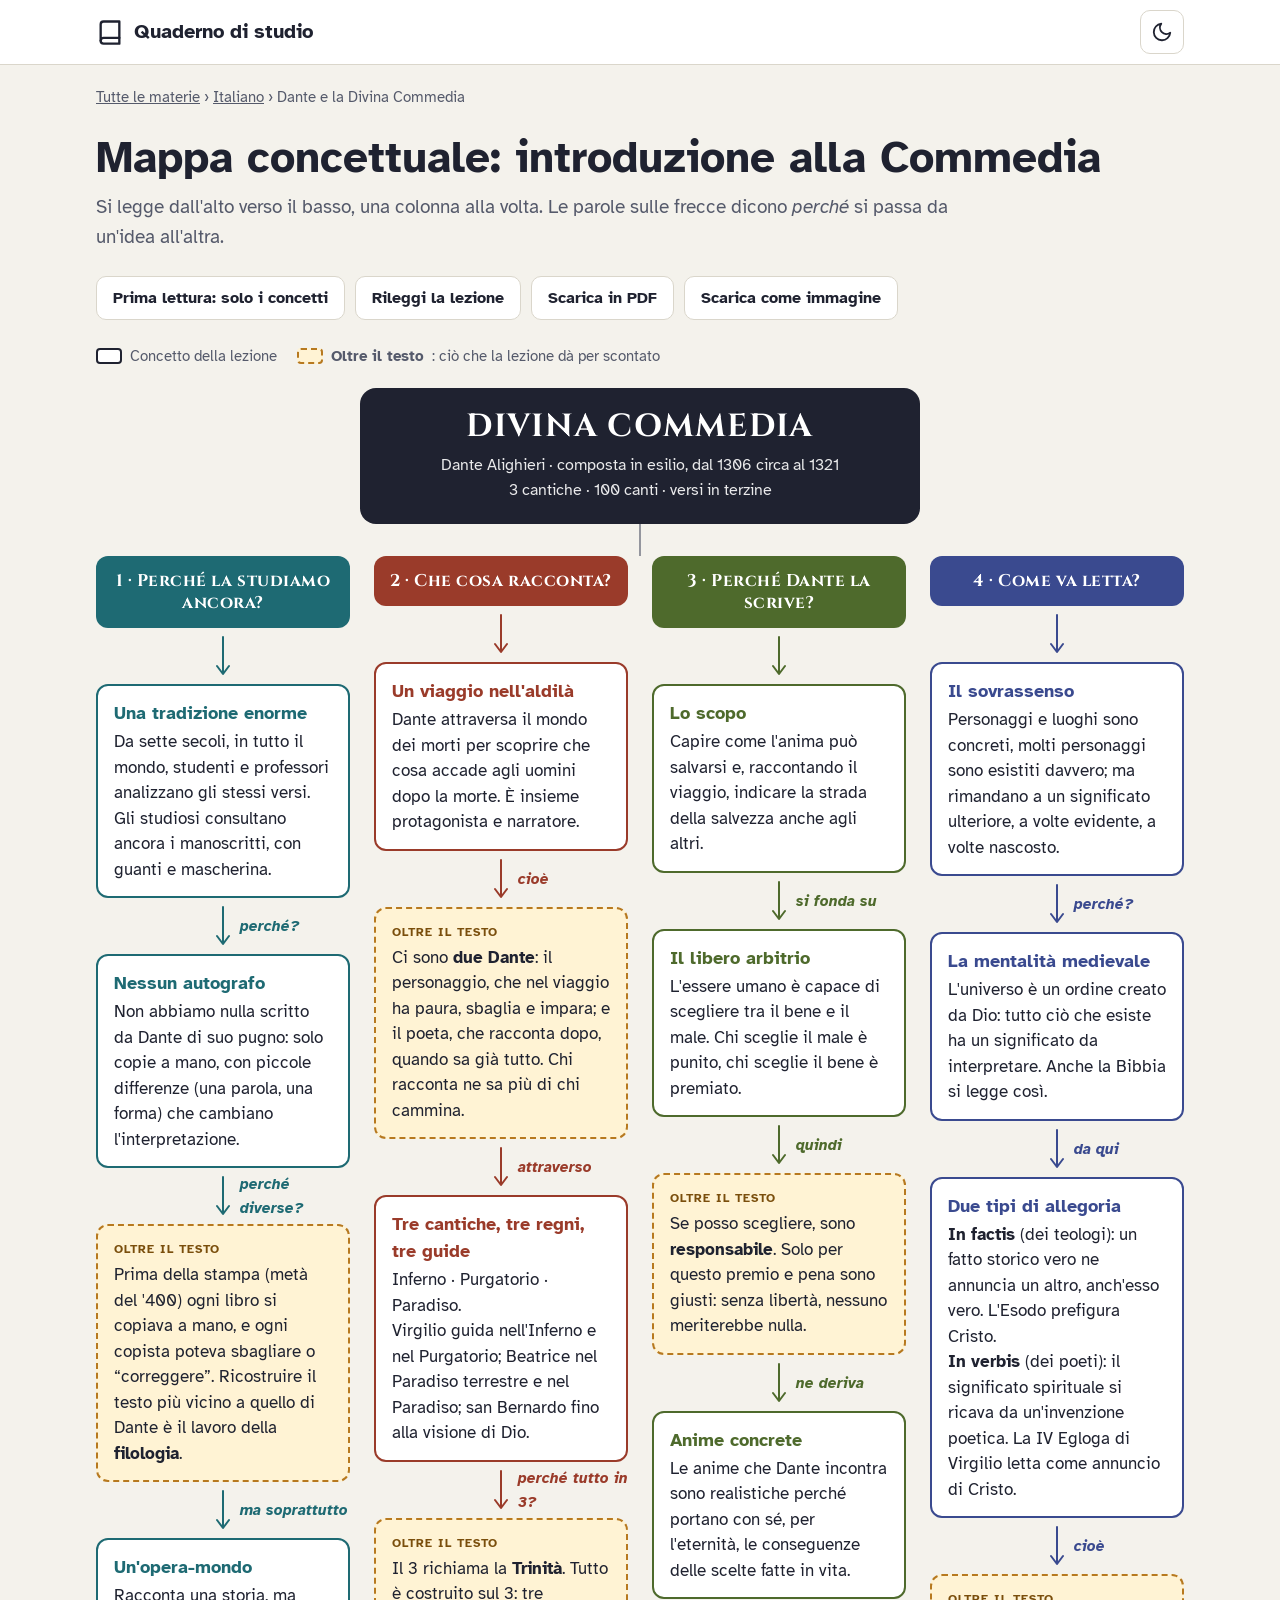
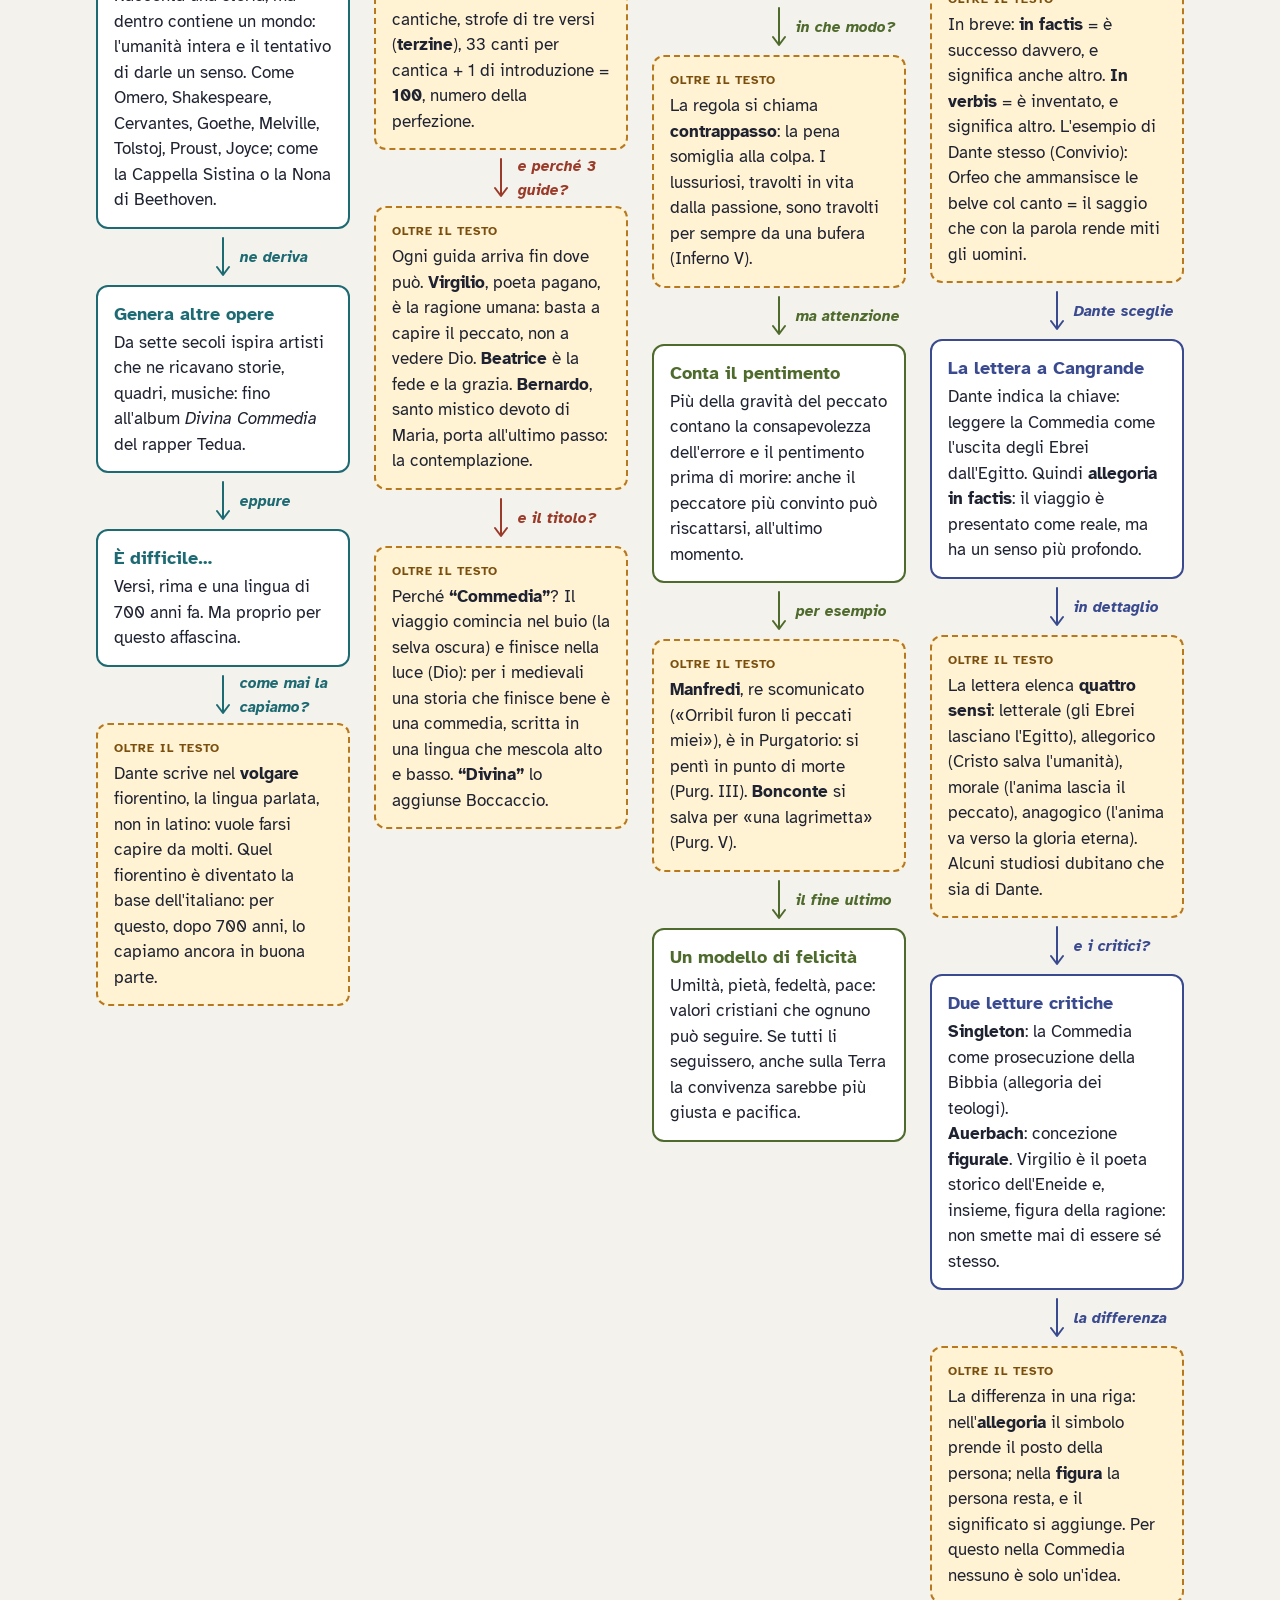
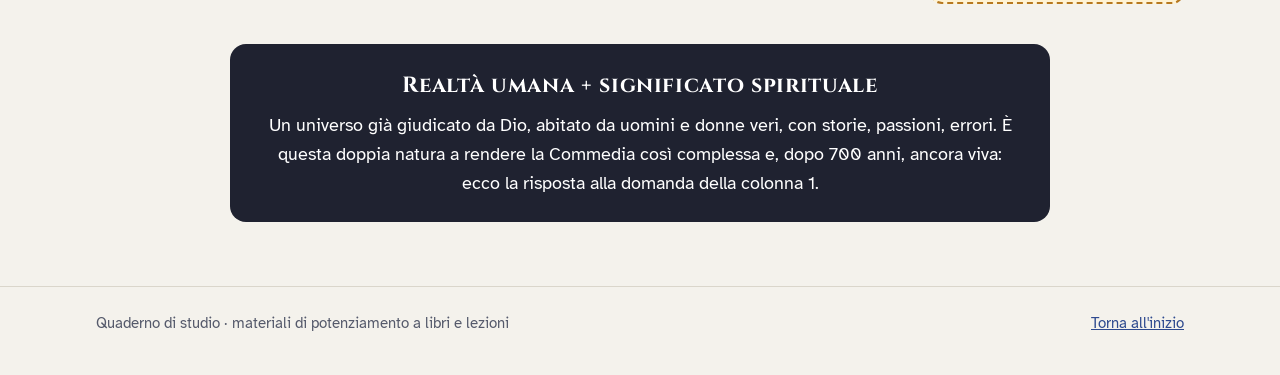
==== dante-mappa.html @ 4c808fc0 "Add files via upload" ====
<!doctype html>
<html lang="it">
<head>
<meta charset="utf-8">
<meta name="viewport" content="width=device-width, initial-scale=1">
<title>Mappa concettuale · Introduzione alla Divina Commedia</title>
<meta name="robots" content="noindex">
<link rel="stylesheet" href="stile.css">
<script src="materiali.js"></script>
<script src="comune.js"></script>
</head>
<body>
<header id="testata"></header>
<main class="contenitore">
  <p class="briciole"><a href="index.html">Tutte le materie</a> › <a href="materia.html?m=italiano">Italiano</a> › Dante e la Divina Commedia</p>
  <h1>Mappa concettuale: introduzione alla Commedia</h1>
  <p class="sottotitolo">Si legge dall'alto verso il basso, una colonna alla volta. Le parole sulle frecce dicono <i>perché</i> si passa da un'idea all'altra.</p>

  <div class="pulsanti">
    <button class="pulsante" type="button" id="modo" aria-pressed="false">Prima lettura: solo i concetti</button>
    <a class="pulsante" href="dante-introduzione.html">Rileggi la lezione</a>
    <a class="pulsante" href="Mappa_Dante.pdf" download>Scarica in PDF</a>
    <a class="pulsante" href="Mappa_Dante.png" download>Scarica come immagine</a>
  </div>

  <div class="legenda">
    <span><span class="campione"></span>Concetto della lezione</span>
    <span><span class="campione oltre"></span><b>Oltre il testo</b>: ciò che la lezione dà per scontato</span>
  </div>

  <div id="mappa">
    <div class="mappa-centro">
      <div class="nome">DIVINA COMMEDIA</div>
      <div class="info">Dante Alighieri · composta in esilio, dal 1306 circa al 1321<br>3 cantiche · 100 canti · versi in terzine</div>
    </div>
    <div class="diramazione"></div>
    <div class="colonne" id="colonne"></div>
    <div class="sintesi">
      <div class="nome">Realtà umana + significato spirituale</div>
      Un universo già giudicato da Dio, abitato da uomini e donne veri, con storie, passioni, errori. È questa doppia natura a rendere la Commedia così complessa e, dopo 700 anni, ancora viva: ecco la risposta alla domanda della colonna 1.
    </div>
  </div>
</main>
<footer id="piede"></footer>

<script>
/* Ogni colonna: titolo, colore, e una sequenza di nodi.
   "via" = la parola sulla freccia che porta a quel nodo; "oltre: true" = riquadro giallo. */
var COLONNE = [
  { titolo: "1 · Perché la studiamo ancora?", colore: "var(--c1)", nodi: [
    { t: "Una tradizione enorme", x: "Da sette secoli, in tutto il mondo, studenti e professori analizzano gli stessi versi. Gli studiosi consultano ancora i manoscritti, con guanti e mascherina." },
    { via: "perché?", t: "Nessun autografo", x: "Non abbiamo nulla scritto da Dante di suo pugno: solo copie a mano, con piccole differenze (una parola, una forma) che cambiano l'interpretazione." },
    { via: "perché diverse?", oltre: true, x: "Prima della stampa (metà del '400) ogni libro si copiava a mano, e ogni copista poteva sbagliare o “correggere”. Ricostruire il testo più vicino a quello di Dante è il lavoro della <b>filologia</b>." },
    { via: "ma soprattutto", t: "Un'opera-mondo", x: "Racconta una storia, ma dentro contiene un mondo: l'umanità intera e il tentativo di darle un senso. Come Omero, Shakespeare, Cervantes, Goethe, Melville, Tolstoj, Proust, Joyce; come la Cappella Sistina o la Nona di Beethoven." },
    { via: "ne deriva", t: "Genera altre opere", x: "Da sette secoli ispira artisti che ne ricavano storie, quadri, musiche: fino all'album <i>Divina Commedia</i> del rapper Tedua." },
    { via: "eppure", t: "È difficile…", x: "Versi, rima e una lingua di 700 anni fa. Ma proprio per questo affascina." },
    { via: "come mai la capiamo?", oltre: true, x: "Dante scrive nel <b>volgare</b> fiorentino, la lingua parlata, non in latino: vuole farsi capire da molti. Quel fiorentino è diventato la base dell'italiano: per questo, dopo 700 anni, lo capiamo ancora in buona parte." },
  ]},
  { titolo: "2 · Che cosa racconta?", colore: "var(--c2)", nodi: [
    { t: "Un viaggio nell'aldilà", x: "Dante attraversa il mondo dei morti per scoprire che cosa accade agli uomini dopo la morte. È insieme protagonista e narratore." },
    { via: "cioè", oltre: true, x: "Ci sono <b>due Dante</b>: il personaggio, che nel viaggio ha paura, sbaglia e impara; e il poeta, che racconta dopo, quando sa già tutto. Chi racconta ne sa più di chi cammina." },
    { via: "attraverso", t: "Tre cantiche, tre regni, tre guide", x: "Inferno · Purgatorio · Paradiso.<br>Virgilio guida nell'Inferno e nel Purgatorio; Beatrice nel Paradiso terrestre e nel Paradiso; san Bernardo fino alla visione di Dio." },
    { via: "perché tutto in 3?", oltre: true, x: "Il 3 richiama la <b>Trinità</b>. Tutto è costruito sul 3: tre cantiche, strofe di tre versi (<b>terzine</b>), 33 canti per cantica + 1 di introduzione = <b>100</b>, numero della perfezione." },
    { via: "e perché 3 guide?", oltre: true, x: "Ogni guida arriva fin dove può. <b>Virgilio</b>, poeta pagano, è la ragione umana: basta a capire il peccato, non a vedere Dio. <b>Beatrice</b> è la fede e la grazia. <b>Bernardo</b>, santo mistico devoto di Maria, porta all'ultimo passo: la contemplazione." },
    { via: "e il titolo?", oltre: true, x: "Perché <b>“Commedia”</b>? Il viaggio comincia nel buio (la selva oscura) e finisce nella luce (Dio): per i medievali una storia che finisce bene è una commedia, scritta in una lingua che mescola alto e basso. <b>“Divina”</b> lo aggiunse Boccaccio." },
  ]},
  { titolo: "3 · Perché Dante la scrive?", colore: "var(--c3)", nodi: [
    { t: "Lo scopo", x: "Capire come l'anima può salvarsi e, raccontando il viaggio, indicare la strada della salvezza anche agli altri." },
    { via: "si fonda su", t: "Il libero arbitrio", x: "L'essere umano è capace di scegliere tra il bene e il male. Chi sceglie il male è punito, chi sceglie il bene è premiato." },
    { via: "quindi", oltre: true, x: "Se posso scegliere, sono <b>responsabile</b>. Solo per questo premio e pena sono giusti: senza libertà, nessuno meriterebbe nulla." },
    { via: "ne deriva", t: "Anime concrete", x: "Le anime che Dante incontra sono realistiche perché portano con sé, per l'eternità, le conseguenze delle scelte fatte in vita." },
    { via: "in che modo?", oltre: true, x: "La regola si chiama <b>contrappasso</b>: la pena somiglia alla colpa. I lussuriosi, travolti in vita dalla passione, sono travolti per sempre da una bufera (Inferno V)." },
    { via: "ma attenzione", t: "Conta il pentimento", x: "Più della gravità del peccato contano la consapevolezza dell'errore e il pentimento prima di morire: anche il peccatore più convinto può riscattarsi, all'ultimo momento." },
    { via: "per esempio", oltre: true, x: "<b>Manfredi</b>, re scomunicato («Orribil furon li peccati miei»), è in Purgatorio: si pentì in punto di morte (Purg. III). <b>Bonconte</b> si salva per «una lagrimetta» (Purg. V)." },
    { via: "il fine ultimo", t: "Un modello di felicità", x: "Umiltà, pietà, fedeltà, pace: valori cristiani che ognuno può seguire. Se tutti li seguissero, anche sulla Terra la convivenza sarebbe più giusta e pacifica." },
  ]},
  { titolo: "4 · Come va letta?", colore: "var(--c4)", nodi: [
    { t: "Il sovrassenso", x: "Personaggi e luoghi sono concreti, molti personaggi sono esistiti davvero; ma rimandano a un significato ulteriore, a volte evidente, a volte nascosto." },
    { via: "perché?", t: "La mentalità medievale", x: "L'universo è un ordine creato da Dio: tutto ciò che esiste ha un significato da interpretare. Anche la Bibbia si legge così." },
    { via: "da qui", t: "Due tipi di allegoria", x: "<b>In factis</b> (dei teologi): un fatto storico vero ne annuncia un altro, anch'esso vero. L'Esodo prefigura Cristo.<br><b>In verbis</b> (dei poeti): il significato spirituale si ricava da un'invenzione poetica. La IV Egloga di Virgilio letta come annuncio di Cristo." },
    { via: "cioè", oltre: true, x: "In breve: <b>in factis</b> = è successo davvero, e significa anche altro. <b>In verbis</b> = è inventato, e significa altro. L'esempio di Dante stesso (Convivio): Orfeo che ammansisce le belve col canto = il saggio che con la parola rende miti gli uomini." },
    { via: "Dante sceglie", t: "La lettera a Cangrande", x: "Dante indica la chiave: leggere la Commedia come l'uscita degli Ebrei dall'Egitto. Quindi <b>allegoria in factis</b>: il viaggio è presentato come reale, ma ha un senso più profondo." },
    { via: "in dettaglio", oltre: true, x: "La lettera elenca <b>quattro sensi</b>: letterale (gli Ebrei lasciano l'Egitto), allegorico (Cristo salva l'umanità), morale (l'anima lascia il peccato), anagogico (l'anima va verso la gloria eterna). Alcuni studiosi dubitano che sia di Dante." },
    { via: "e i critici?", t: "Due letture critiche", x: "<b>Singleton</b>: la Commedia come prosecuzione della Bibbia (allegoria dei teologi).<br><b>Auerbach</b>: concezione <b>figurale</b>. Virgilio è il poeta storico dell'Eneide e, insieme, figura della ragione: non smette mai di essere sé stesso." },
    { via: "la differenza", oltre: true, x: "La differenza in una riga: nell'<b>allegoria</b> il simbolo prende il posto della persona; nella <b>figura</b> la persona resta, e il significato si aggiunge. Per questo nella Commedia nessuno è solo un'idea." },
  ]},
];

var FRECCIA = '<svg width="14" height="40" viewBox="0 0 14 40" fill="none" stroke="currentColor" stroke-width="2" stroke-linecap="round" stroke-linejoin="round" aria-hidden="true"><path d="M7 1V37"/><path d="M1 30l6 8 6-8"/></svg>';

document.getElementById("colonne").innerHTML = COLONNE.map(function (c) {
  var h = '<section class="colonna" style="--colore:' + c.colore + '"><h2 class="testa" style="margin:0">' + c.titolo + "</h2>";
  h += '<div class="freccia">' + FRECCIA + "</div>";
  c.nodi.forEach(function (n, i) {
    if (i > 0) h += '<div class="freccia' + (n.oltre ? " verso-oltre" : "") + '">' + FRECCIA + "<span>" + n.via + "</span></div>";
    h += '<div class="nodo' + (n.oltre ? " oltre" : "") + '">' +
      (n.oltre ? '<span class="tag">OLTRE IL TESTO</span>' : '<b class="t">' + n.t + "</b>") + n.x + "</div>";
  });
  return h + "</section>";
}).join("");

var bottone = document.getElementById("modo");
bottone.addEventListener("click", function () {
  var attivo = bottone.getAttribute("aria-pressed") !== "true";
  bottone.setAttribute("aria-pressed", attivo ? "true" : "false");
  bottone.textContent = attivo ? "Mostra la lettura completa" : "Prima lettura: solo i concetti";
  document.getElementById("mappa").classList.toggle("solo-concetti", attivo);
});
</script>
</body>
</html>
---- stile.css ----
/* ===== Caratteri (ospitati nel sito, nessun servizio esterno) ===== */
@font-face{font-family:"Atkinson";src:url(AtkinsonHyperlegible-Regular.ttf);font-weight:400;font-style:normal;font-display:swap}
@font-face{font-family:"Atkinson";src:url(AtkinsonHyperlegible-Bold.ttf);font-weight:700;font-style:normal;font-display:swap}
@font-face{font-family:"Atkinson";src:url(AtkinsonHyperlegible-Italic.ttf);font-weight:400;font-style:italic;font-display:swap}
@font-face{font-family:"Atkinson";src:url(AtkinsonHyperlegible-BoldItalic.ttf);font-weight:700;font-style:italic;font-display:swap}
@font-face{font-family:"Cinzel";src:url(Cinzel.ttf);font-weight:400 900;font-display:swap}

/* ===== Colori ===== */
:root{
  --fondo:#F4F2EC; --carta:#FFFFFF; --inchiostro:#1F2230; --tenue:#555A6B; --bordo:#DAD6CB;
  --accento:#2E4A8F; --giallo:#FFF3D4; --giallo-bordo:#B7791F; --giallo-testo:#7A4E0C;
  --scuro:#1F2230; --su-scuro:#FFFFFF; --su-colore:#FFFFFF;
  --c1:#1E6A73; --c2:#9A3B2A; --c3:#4E6A2C; --c4:#3A4A8F;
  --ombra:0 1px 2px rgba(31,34,48,.06),0 4px 14px rgba(31,34,48,.06);
}
@media (prefers-color-scheme:dark){
  :root:not([data-theme="light"]){
    --fondo:#15171F; --carta:#1E212C; --inchiostro:#ECEAE4; --tenue:#A9ADBB; --bordo:#363A48;
    --accento:#9DB3F0; --giallo:#2E2717; --giallo-bordo:#C9923A; --giallo-testo:#F0C77A;
    --scuro:#0C0D12; --su-scuro:#FFFFFF; --su-colore:#11131A;
    --c1:#5FB3BC; --c2:#E08A74; --c3:#A2C26E; --c4:#9DAAEA;
    --ombra:none;
  }
}
:root[data-theme="dark"]{
  --fondo:#15171F; --carta:#1E212C; --inchiostro:#ECEAE4; --tenue:#A9ADBB; --bordo:#363A48;
  --accento:#9DB3F0; --giallo:#2E2717; --giallo-bordo:#C9923A; --giallo-testo:#F0C77A;
  --scuro:#0C0D12; --su-scuro:#FFFFFF; --su-colore:#11131A;
  --c1:#5FB3BC; --c2:#E08A74; --c3:#A2C26E; --c4:#9DAAEA;
  --ombra:none;
}

/* ===== Base ===== */
*{box-sizing:border-box}
html{-webkit-text-size-adjust:100%}
body{margin:0;background:var(--fondo);color:var(--inchiostro);font-family:"Atkinson",system-ui,sans-serif;font-size:18px;line-height:1.6}
a{color:var(--accento)}
a:hover{text-decoration-thickness:2px}
img{max-width:100%;height:auto}
.contenitore{max-width:1120px;margin:0 auto;padding:0 16px}
:focus-visible{outline:3px solid var(--accento);outline-offset:2px;border-radius:4px}

/* ===== Testata ===== */
.testata{border-bottom:1px solid var(--bordo);background:var(--carta)}
.testata .contenitore{display:flex;align-items:center;justify-content:space-between;gap:12px;min-height:64px;flex-wrap:wrap}
.marchio{font-weight:700;font-size:20px;color:var(--inchiostro);text-decoration:none;display:flex;align-items:center;gap:10px}
.marchio svg{flex:none}
.briciole{font-size:15px;color:var(--tenue);margin:20px 0 0}
.briciole a{color:var(--tenue)}

/* ===== Titoli ===== */
h1{font-size:clamp(30px,5vw,44px);line-height:1.15;margin:24px 0 8px}
h2{font-size:26px;line-height:1.25;margin:40px 0 12px}
h3{font-size:20px;line-height:1.3;margin:0 0 4px}
.sottotitolo{color:var(--tenue);font-size:19px;margin:0 0 24px;max-width:46em}

/* ===== Griglia materie ===== */
.griglia{display:grid;grid-template-columns:repeat(auto-fill,minmax(240px,1fr));gap:16px;margin:16px 0 8px}
.materia{display:flex;flex-direction:column;gap:6px;min-height:150px;padding:20px;border-radius:14px;background:var(--carta);border:1px solid var(--bordo);border-top:6px solid var(--colore,var(--accento));text-decoration:none;color:var(--inchiostro);box-shadow:var(--ombra);transition:transform .15s}
.materia:hover{transform:translateY(-2px)}
.materia .nome{font-size:22px;font-weight:700;color:var(--colore,var(--accento))}
.materia .descr{color:var(--tenue);font-size:16px;flex:1}
.materia .conta{font-size:14px;font-weight:700;color:var(--tenue)}

/* ===== Elenco materiali ===== */
.elenco{list-style:none;margin:0;padding:0;display:flex;flex-direction:column;gap:12px}
.voce{display:flex;gap:16px;align-items:flex-start;padding:16px 18px;border-radius:12px;background:var(--carta);border:1px solid var(--bordo);text-decoration:none;color:var(--inchiostro);box-shadow:var(--ombra)}
.voce:hover{border-color:var(--accento)}
.voce .icona{flex:none;width:44px;height:44px;border-radius:10px;display:grid;place-items:center;background:var(--fondo);color:var(--colore,var(--accento))}
.voce .testo{flex:1;min-width:0}
.voce .titolo{font-weight:700;font-size:19px}
.voce .descr{color:var(--tenue);font-size:16px;margin-top:2px}
.etichetta{display:inline-block;font-size:12px;font-weight:700;letter-spacing:.06em;text-transform:uppercase;padding:2px 8px;border-radius:999px;border:1px solid var(--bordo);color:var(--tenue);margin-right:8px;vertical-align:2px}
.vuoto{padding:24px;border:2px dashed var(--bordo);border-radius:12px;color:var(--tenue);text-align:center}

/* ===== Piede ===== */
.piede{margin-top:64px;padding:24px 0 40px;border-top:1px solid var(--bordo);color:var(--tenue);font-size:15px}
.piede .contenitore{display:flex;justify-content:space-between;gap:12px;flex-wrap:wrap}

/* ===== Pulsanti ===== */
.pulsanti{display:flex;flex-wrap:wrap;gap:10px;margin:8px 0 24px}
.pulsante{display:inline-flex;align-items:center;gap:8px;min-height:44px;padding:8px 16px;border-radius:10px;border:1px solid var(--bordo);background:var(--carta);color:var(--inchiostro);font:inherit;font-size:16px;font-weight:700;text-decoration:none;cursor:pointer}
.pulsante:hover{border-color:var(--accento)}
.pulsante[aria-pressed="true"]{background:var(--inchiostro);color:var(--fondo);border-color:var(--inchiostro)}
.tema{min-height:44px;min-width:44px;border-radius:10px;border:1px solid var(--bordo);background:transparent;color:var(--inchiostro);cursor:pointer;display:grid;place-items:center}

/* ===== Lezione ===== */
.lezione{display:grid;grid-template-columns:minmax(0,1fr) 300px;gap:40px;align-items:start}
@media (max-width:860px){.lezione{grid-template-columns:1fr}}
.lezione article{max-width:40em}
.lezione article p{margin:0 0 1em}
.lezione article h2{font-size:24px;margin:36px 0 10px}
.riquadro{position:sticky;top:16px;background:var(--carta);border:1px solid var(--bordo);border-radius:12px;padding:18px 20px}
@media (max-width:860px){.riquadro{position:static}}
.riquadro h2{font-size:18px;margin:0 0 10px}
.riquadro dl{margin:0}
.riquadro dt{font-weight:700;margin-top:12px}
.riquadro dd{margin:2px 0 0;color:var(--tenue);font-size:16px;line-height:1.5}
.citazione{border-left:0;background:var(--giallo);border-radius:10px;padding:14px 18px;margin:0 0 1em}

/* ===== Mappa ===== */
.mappa-centro{max-width:560px;margin:8px auto 0;padding:20px 24px;border-radius:16px;background:var(--scuro);color:var(--su-scuro);text-align:center}
.mappa-centro .nome{font-family:"Cinzel",Georgia,serif;font-weight:700;font-size:clamp(24px,4vw,32px);letter-spacing:.04em;line-height:1.2}
.mappa-centro .info{font-size:16px;opacity:.9;margin-top:6px}
.diramazione{height:32px;width:2px;background:var(--tenue);margin:0 auto;opacity:.6}
.colonne{display:grid;grid-template-columns:repeat(4,minmax(0,1fr));gap:24px;align-items:start}
@media (max-width:1100px){.colonne{grid-template-columns:repeat(2,minmax(0,1fr))}}
@media (max-width:640px){.colonne{grid-template-columns:1fr}}
.colonna{display:flex;flex-direction:column}
.testa{background:var(--colore);color:var(--su-colore);border-radius:12px;padding:14px 16px;text-align:center;font-family:"Cinzel",Georgia,serif;font-weight:700;font-size:17px;letter-spacing:.03em;line-height:1.3}
.nodo{background:var(--carta);border:2px solid var(--colore);border-radius:12px;padding:14px 16px;font-size:17px;line-height:1.5}
.nodo b.t{display:block;color:var(--colore);font-size:18px;margin-bottom:2px}
.nodo.oltre{background:var(--giallo);border:2px dashed var(--giallo-bordo)}
.nodo.oltre .tag{display:block;font-size:12px;font-weight:700;letter-spacing:.08em;color:var(--giallo-testo);margin-bottom:4px}
.freccia{display:flex;align-items:center;gap:10px;padding-left:calc(50% - 7px);min-height:56px;color:var(--colore)}
.freccia svg{flex:none}
.freccia span{font-style:italic;font-weight:700;font-size:15px}
.solo-concetti .nodo.oltre,.solo-concetti .freccia.verso-oltre{display:none}
.sintesi{max-width:820px;margin:40px auto 0;padding:24px 28px;border-radius:16px;background:var(--scuro);color:var(--su-scuro);text-align:center}
.sintesi .nome{font-family:"Cinzel",Georgia,serif;font-weight:700;font-size:22px;letter-spacing:.03em;margin-bottom:8px}
.legenda{display:flex;flex-wrap:wrap;gap:8px 20px;font-size:15px;color:var(--tenue);margin:0 0 20px}
.legenda span{display:inline-flex;align-items:center;gap:8px}
.campione{width:26px;height:16px;border-radius:4px;border:2px solid var(--inchiostro);background:var(--carta)}
.campione.oltre{border:2px dashed var(--giallo-bordo);background:var(--giallo)}
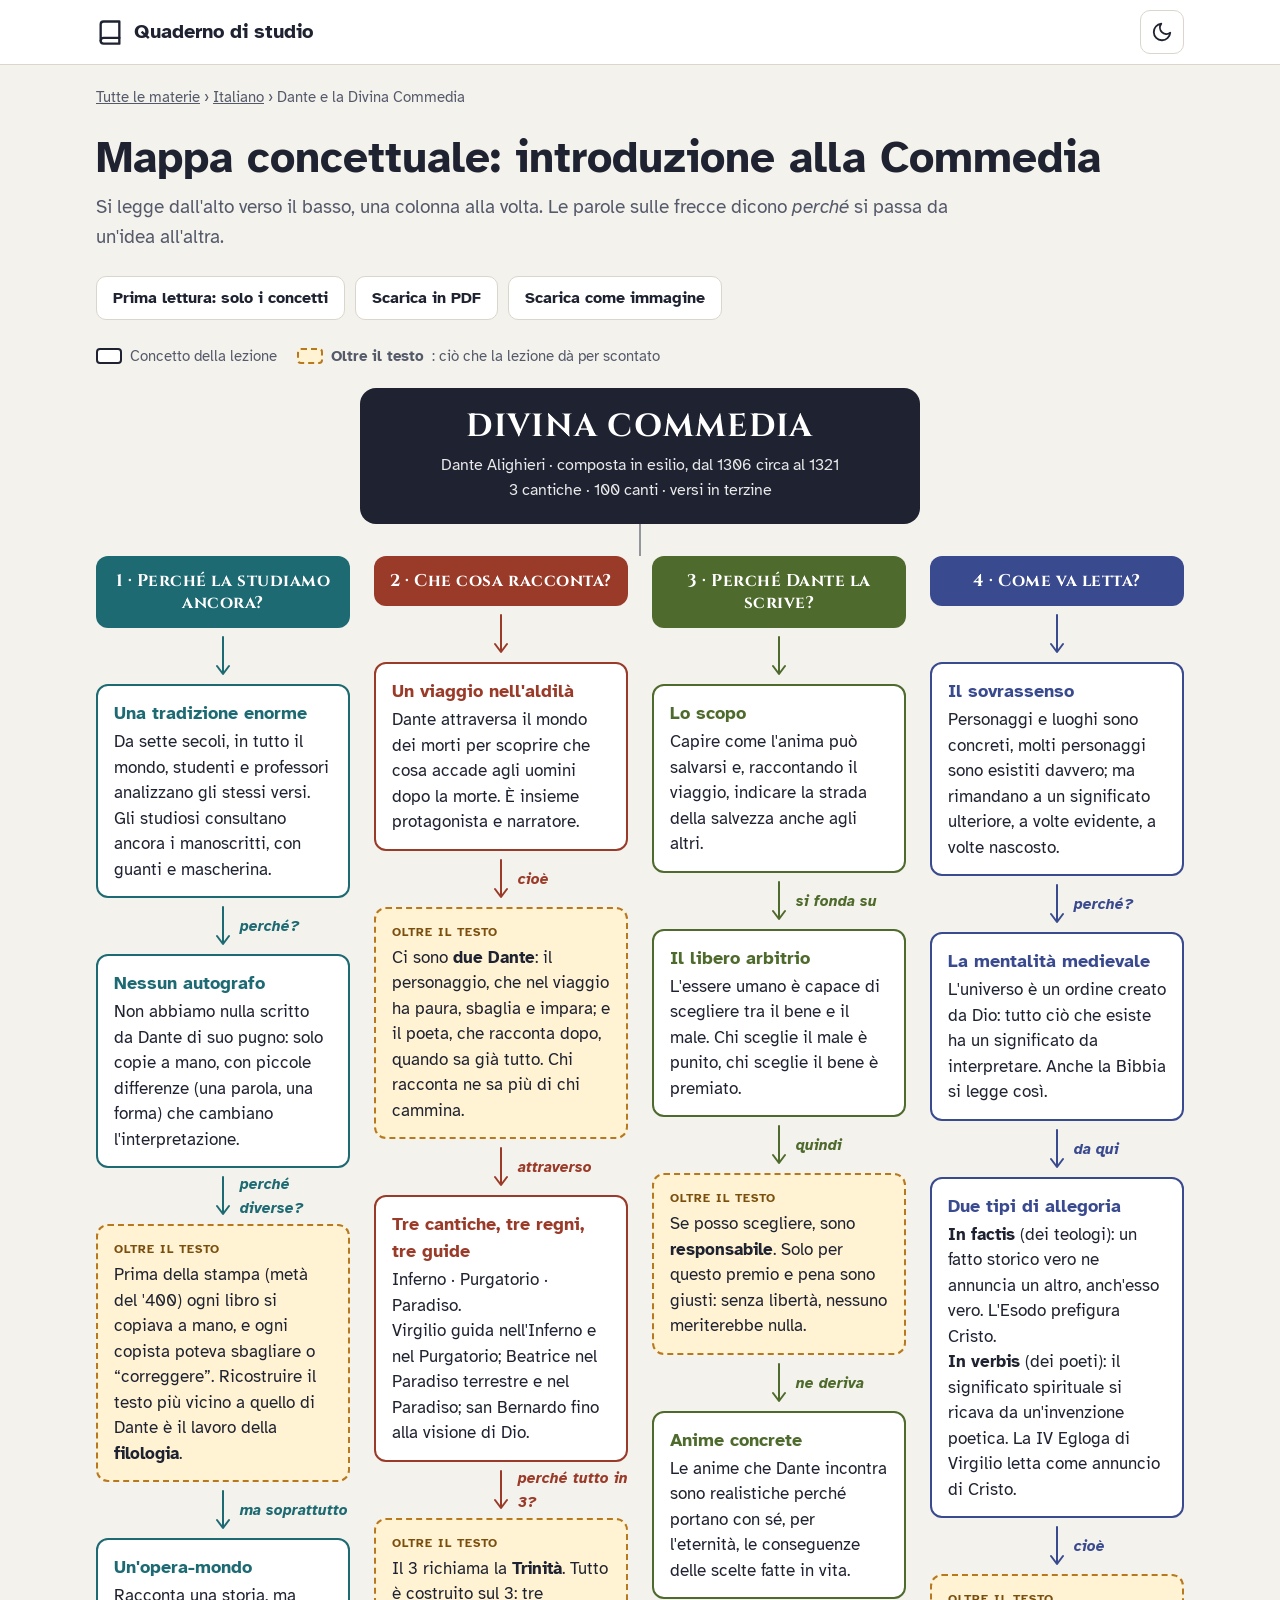
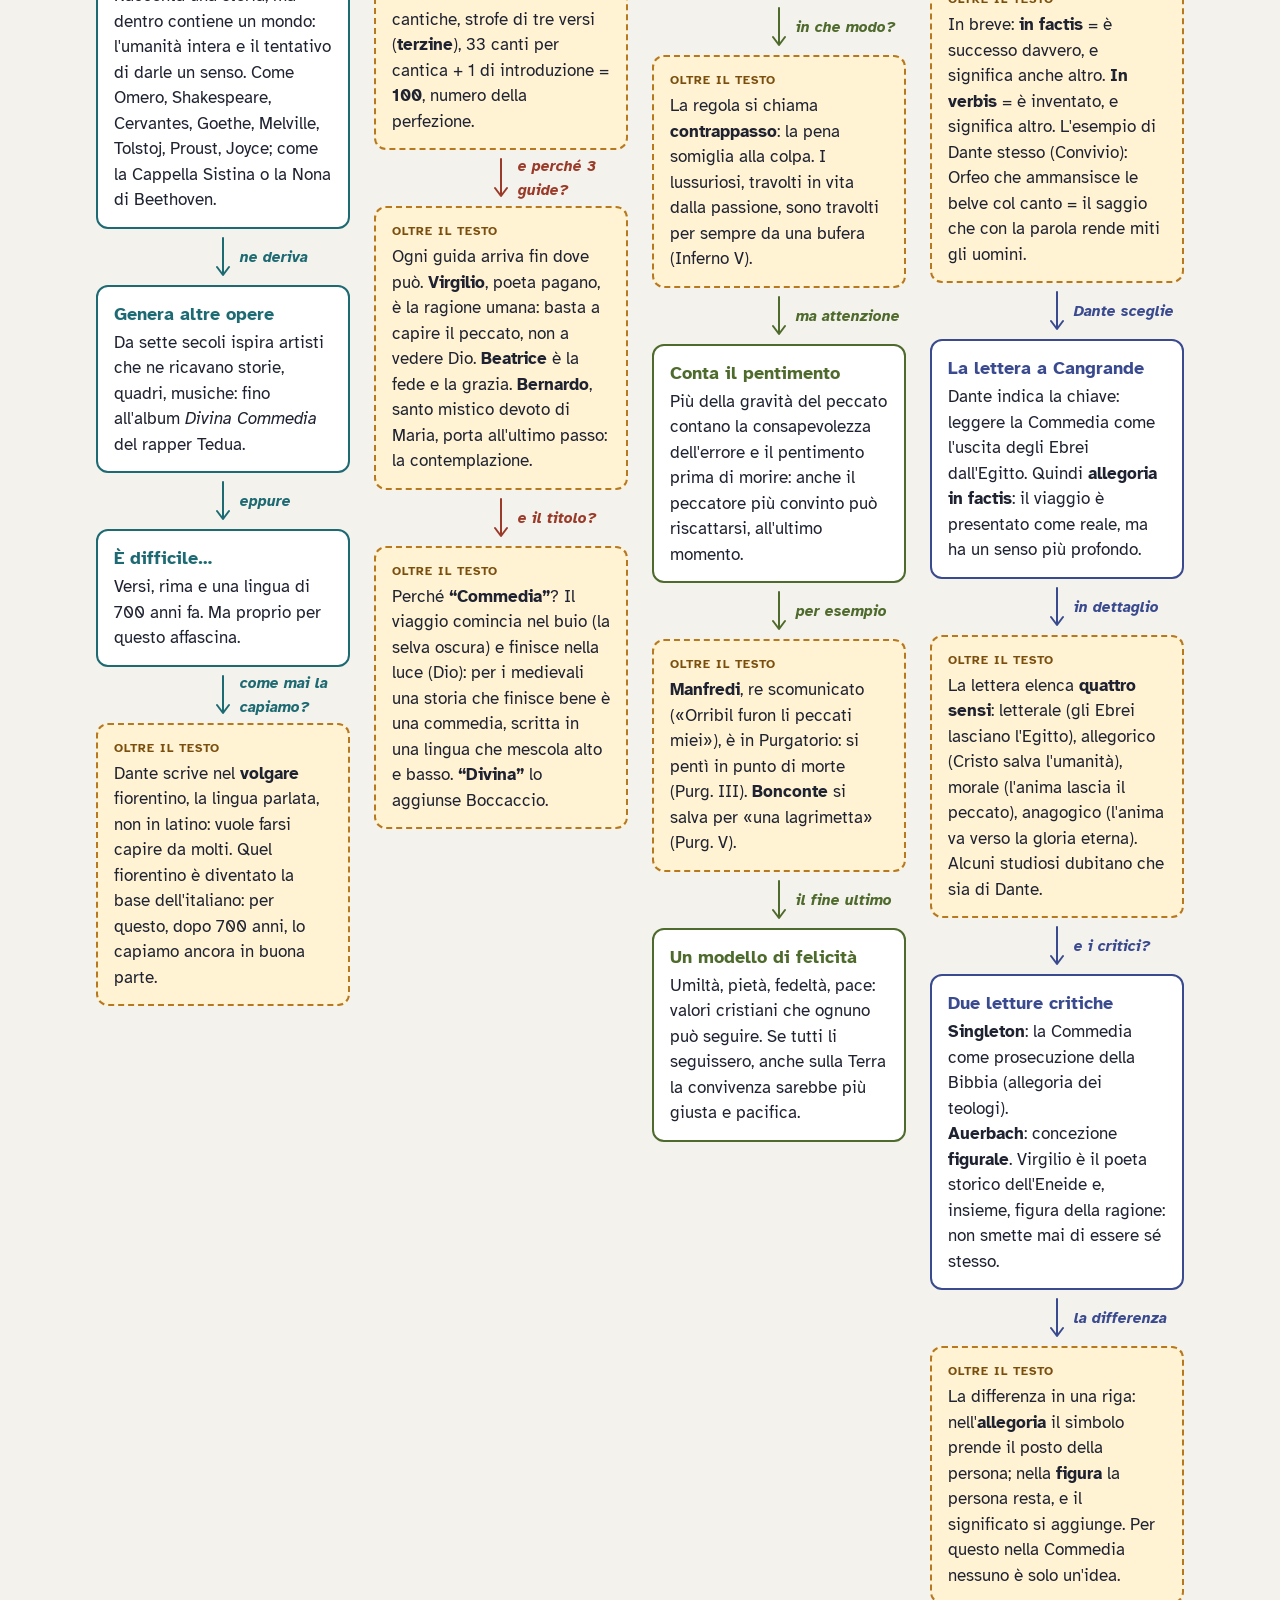
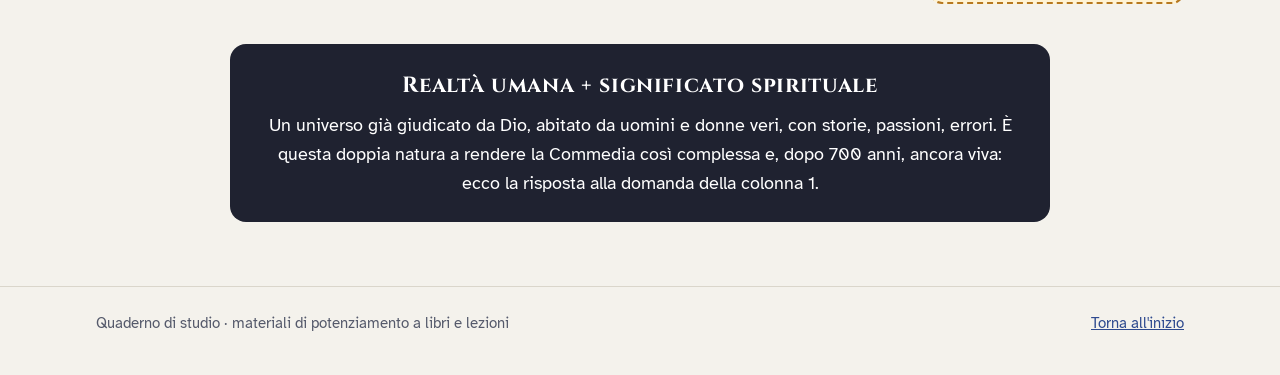
==== commit af3c9ac3: "Add files via upload" ====
--- a/dante-mappa.html
+++ b/dante-mappa.html
@@ -18,7 +18,6 @@
 
   <div class="pulsanti">
     <button class="pulsante" type="button" id="modo" aria-pressed="false">Prima lettura: solo i concetti</button>
-    <a class="pulsante" href="dante-introduzione.html">Rileggi la lezione</a>
     <a class="pulsante" href="Mappa_Dante.pdf" download>Scarica in PDF</a>
     <a class="pulsante" href="Mappa_Dante.png" download>Scarica come immagine</a>
   </div>
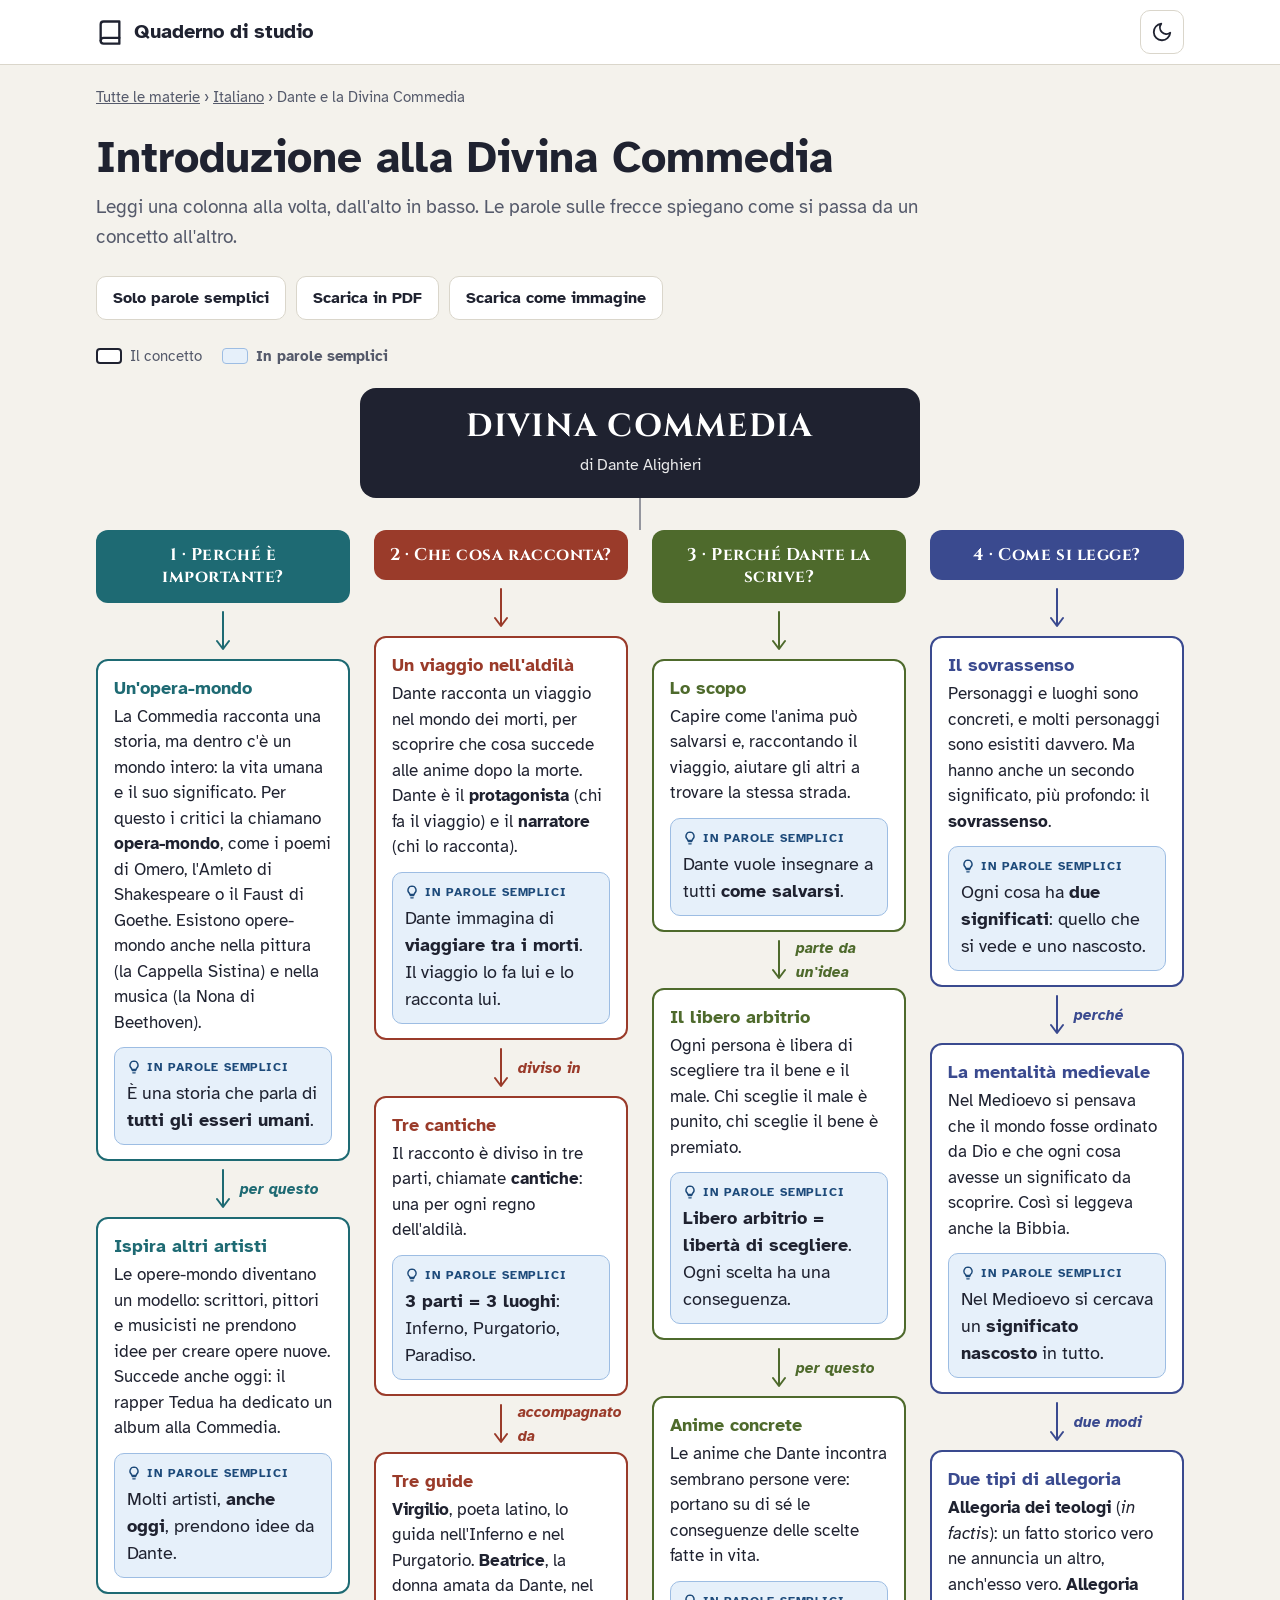
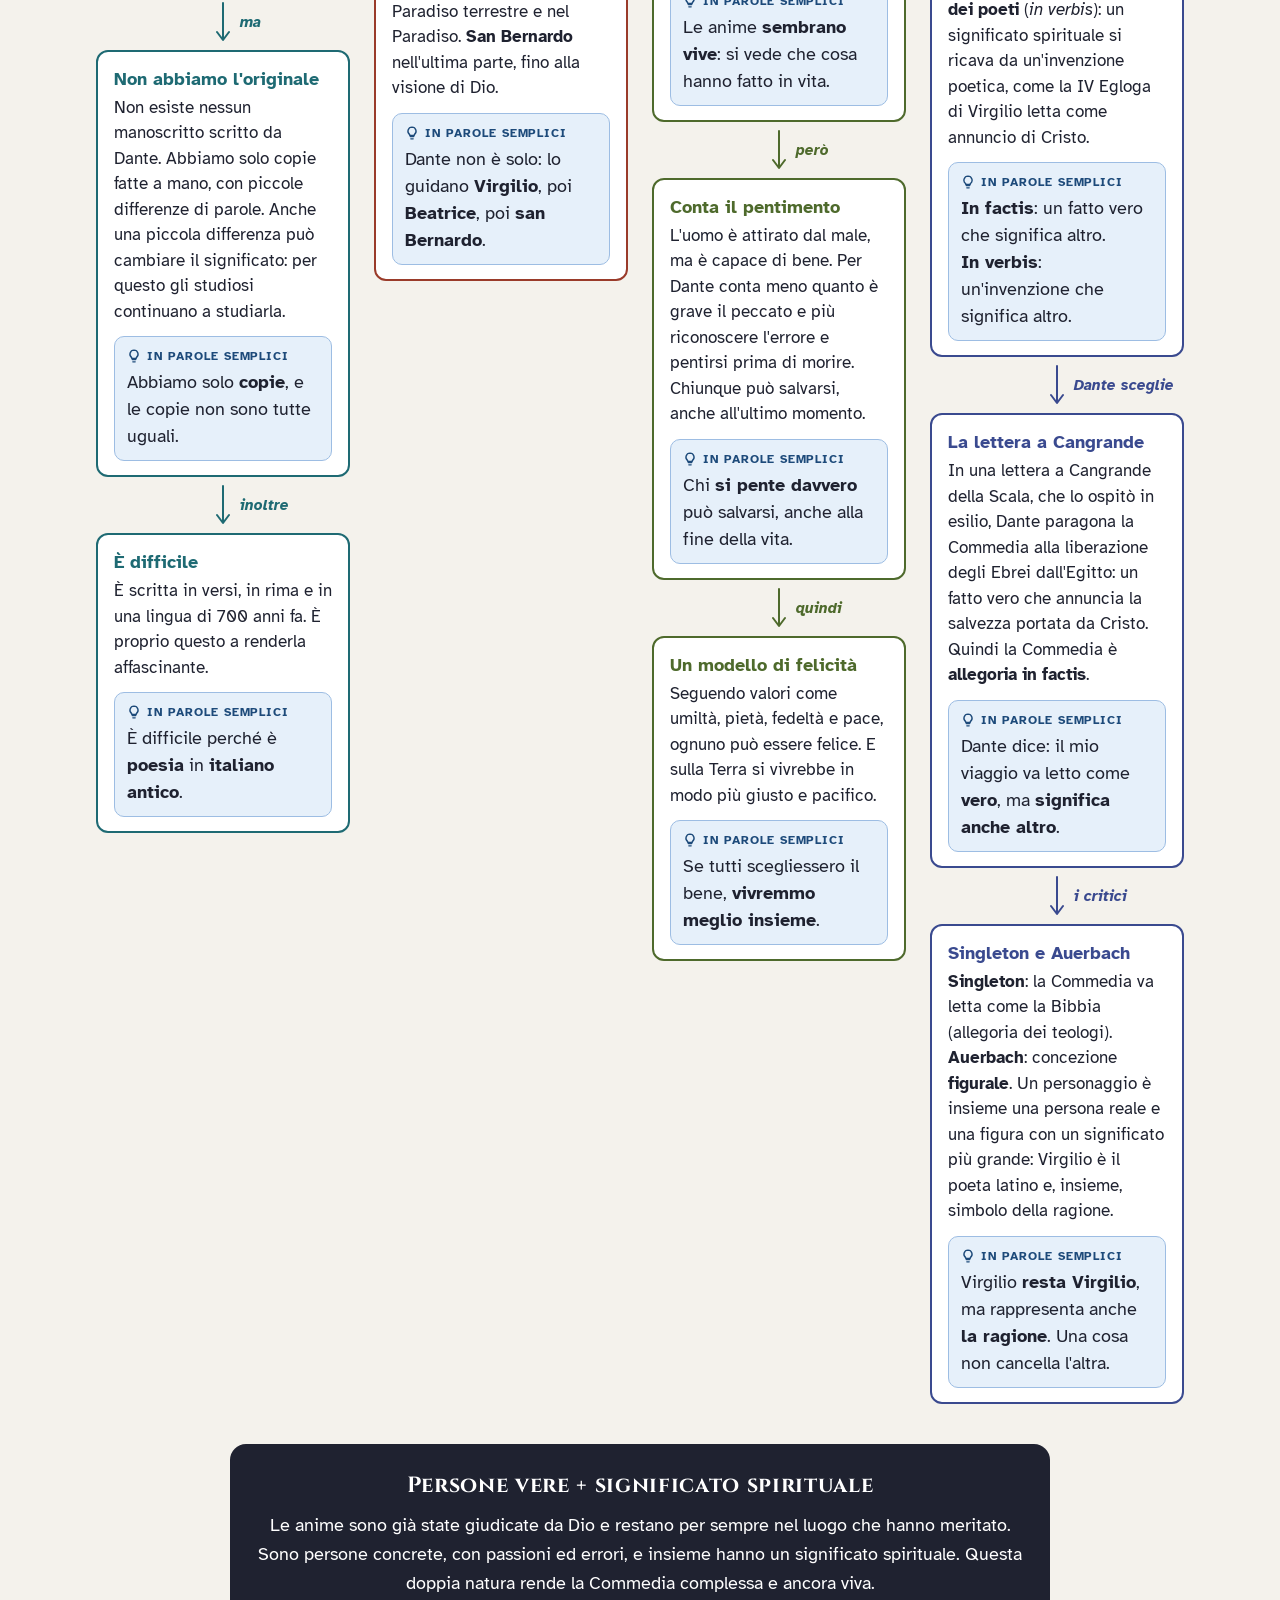
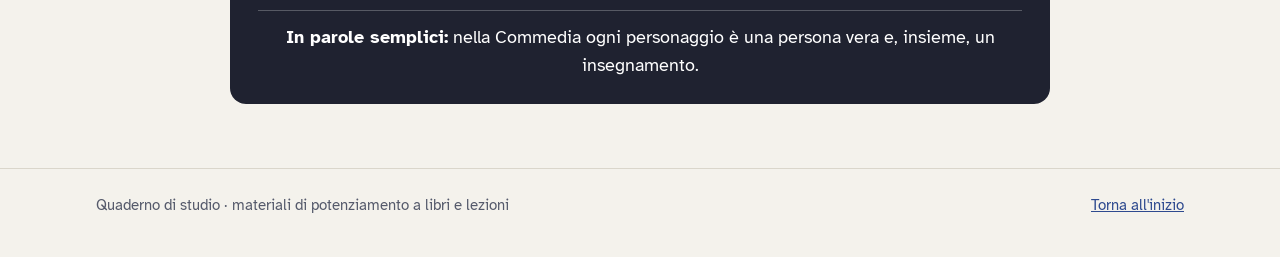
==== commit c91fb821: "Add files via upload" ====
--- a/dante-mappa.html
+++ b/dante-mappa.html
@@ -3,7 +3,7 @@
 <head>
 <meta charset="utf-8">
 <meta name="viewport" content="width=device-width, initial-scale=1">
-<title>Mappa concettuale · Introduzione alla Divina Commedia</title>
+<title>Mappa · Introduzione alla Divina Commedia</title>
 <meta name="robots" content="noindex">
 <link rel="stylesheet" href="stile.css">
 <script src="materiali.js"></script>
@@ -13,87 +13,110 @@
 <header id="testata"></header>
 <main class="contenitore">
   <p class="briciole"><a href="index.html">Tutte le materie</a> › <a href="materia.html?m=italiano">Italiano</a> › Dante e la Divina Commedia</p>
-  <h1>Mappa concettuale: introduzione alla Commedia</h1>
-  <p class="sottotitolo">Si legge dall'alto verso il basso, una colonna alla volta. Le parole sulle frecce dicono <i>perché</i> si passa da un'idea all'altra.</p>
+  <h1>Introduzione alla Divina Commedia</h1>
+  <p class="sottotitolo">Leggi una colonna alla volta, dall'alto in basso. Le parole sulle frecce spiegano come si passa da un concetto all'altro.</p>
 
   <div class="pulsanti">
-    <button class="pulsante" type="button" id="modo" aria-pressed="false">Prima lettura: solo i concetti</button>
+    <button class="pulsante" type="button" id="modo" aria-pressed="false">Solo parole semplici</button>
     <a class="pulsante" href="Mappa_Dante.pdf" download>Scarica in PDF</a>
     <a class="pulsante" href="Mappa_Dante.png" download>Scarica come immagine</a>
   </div>
 
   <div class="legenda">
-    <span><span class="campione"></span>Concetto della lezione</span>
-    <span><span class="campione oltre"></span><b>Oltre il testo</b>: ciò che la lezione dà per scontato</span>
+    <span><span class="campione"></span>Il concetto</span>
+    <span><span class="campione semplice"></span><b>In parole semplici</b></span>
   </div>
 
   <div id="mappa">
     <div class="mappa-centro">
       <div class="nome">DIVINA COMMEDIA</div>
-      <div class="info">Dante Alighieri · composta in esilio, dal 1306 circa al 1321<br>3 cantiche · 100 canti · versi in terzine</div>
+      <div class="info">di Dante Alighieri</div>
     </div>
     <div class="diramazione"></div>
     <div class="colonne" id="colonne"></div>
     <div class="sintesi">
-      <div class="nome">Realtà umana + significato spirituale</div>
-      Un universo già giudicato da Dio, abitato da uomini e donne veri, con storie, passioni, errori. È questa doppia natura a rendere la Commedia così complessa e, dopo 700 anni, ancora viva: ecco la risposta alla domanda della colonna 1.
+      <div class="nome">Persone vere + significato spirituale</div>
+      Le anime sono già state giudicate da Dio e restano per sempre nel luogo che hanno meritato. Sono persone concrete, con passioni ed errori, e insieme hanno un significato spirituale. Questa doppia natura rende la Commedia complessa e ancora viva.
+      <div class="semplice-scuro"><b>In parole semplici:</b> nella Commedia ogni personaggio è una persona vera e, insieme, un insegnamento.</div>
     </div>
   </div>
 </main>
 <footer id="piede"></footer>
 
 <script>
-/* Ogni colonna: titolo, colore, e una sequenza di nodi.
-   "via" = la parola sulla freccia che porta a quel nodo; "oltre: true" = riquadro giallo. */
+/* Ogni nodo: t = titolo, c = concetto, s = in parole semplici, via = parola sulla freccia che porta al nodo */
 var COLONNE = [
-  { titolo: "1 · Perché la studiamo ancora?", colore: "var(--c1)", nodi: [
-    { t: "Una tradizione enorme", x: "Da sette secoli, in tutto il mondo, studenti e professori analizzano gli stessi versi. Gli studiosi consultano ancora i manoscritti, con guanti e mascherina." },
-    { via: "perché?", t: "Nessun autografo", x: "Non abbiamo nulla scritto da Dante di suo pugno: solo copie a mano, con piccole differenze (una parola, una forma) che cambiano l'interpretazione." },
-    { via: "perché diverse?", oltre: true, x: "Prima della stampa (metà del '400) ogni libro si copiava a mano, e ogni copista poteva sbagliare o “correggere”. Ricostruire il testo più vicino a quello di Dante è il lavoro della <b>filologia</b>." },
-    { via: "ma soprattutto", t: "Un'opera-mondo", x: "Racconta una storia, ma dentro contiene un mondo: l'umanità intera e il tentativo di darle un senso. Come Omero, Shakespeare, Cervantes, Goethe, Melville, Tolstoj, Proust, Joyce; come la Cappella Sistina o la Nona di Beethoven." },
-    { via: "ne deriva", t: "Genera altre opere", x: "Da sette secoli ispira artisti che ne ricavano storie, quadri, musiche: fino all'album <i>Divina Commedia</i> del rapper Tedua." },
-    { via: "eppure", t: "È difficile…", x: "Versi, rima e una lingua di 700 anni fa. Ma proprio per questo affascina." },
-    { via: "come mai la capiamo?", oltre: true, x: "Dante scrive nel <b>volgare</b> fiorentino, la lingua parlata, non in latino: vuole farsi capire da molti. Quel fiorentino è diventato la base dell'italiano: per questo, dopo 700 anni, lo capiamo ancora in buona parte." },
+  { titolo: "1 · Perché è importante?", colore: "var(--c1)", nodi: [
+    { t: "Un'opera-mondo",
+      c: "La Commedia racconta una storia, ma dentro c'è un mondo intero: la vita umana e il suo significato. Per questo i critici la chiamano <b>opera-mondo</b>, come i poemi di Omero, l'Amleto di Shakespeare o il Faust di Goethe. Esistono opere-mondo anche nella pittura (la Cappella Sistina) e nella musica (la Nona di Beethoven).",
+      s: "È una storia che parla di <b>tutti gli esseri umani</b>." },
+    { via: "per questo", t: "Ispira altri artisti",
+      c: "Le opere-mondo diventano un modello: scrittori, pittori e musicisti ne prendono idee per creare opere nuove. Succede anche oggi: il rapper Tedua ha dedicato un album alla Commedia.",
+      s: "Molti artisti, <b>anche oggi</b>, prendono idee da Dante." },
+    { via: "ma", t: "Non abbiamo l'originale",
+      c: "Non esiste nessun manoscritto scritto da Dante. Abbiamo solo copie fatte a mano, con piccole differenze di parole. Anche una piccola differenza può cambiare il significato: per questo gli studiosi continuano a studiarla.",
+      s: "Abbiamo solo <b>copie</b>, e le copie non sono tutte uguali." },
+    { via: "inoltre", t: "È difficile",
+      c: "È scritta in versi, in rima e in una lingua di 700 anni fa. È proprio questo a renderla affascinante.",
+      s: "È difficile perché è <b>poesia</b> in <b>italiano antico</b>." },
   ]},
   { titolo: "2 · Che cosa racconta?", colore: "var(--c2)", nodi: [
-    { t: "Un viaggio nell'aldilà", x: "Dante attraversa il mondo dei morti per scoprire che cosa accade agli uomini dopo la morte. È insieme protagonista e narratore." },
-    { via: "cioè", oltre: true, x: "Ci sono <b>due Dante</b>: il personaggio, che nel viaggio ha paura, sbaglia e impara; e il poeta, che racconta dopo, quando sa già tutto. Chi racconta ne sa più di chi cammina." },
-    { via: "attraverso", t: "Tre cantiche, tre regni, tre guide", x: "Inferno · Purgatorio · Paradiso.<br>Virgilio guida nell'Inferno e nel Purgatorio; Beatrice nel Paradiso terrestre e nel Paradiso; san Bernardo fino alla visione di Dio." },
-    { via: "perché tutto in 3?", oltre: true, x: "Il 3 richiama la <b>Trinità</b>. Tutto è costruito sul 3: tre cantiche, strofe di tre versi (<b>terzine</b>), 33 canti per cantica + 1 di introduzione = <b>100</b>, numero della perfezione." },
-    { via: "e perché 3 guide?", oltre: true, x: "Ogni guida arriva fin dove può. <b>Virgilio</b>, poeta pagano, è la ragione umana: basta a capire il peccato, non a vedere Dio. <b>Beatrice</b> è la fede e la grazia. <b>Bernardo</b>, santo mistico devoto di Maria, porta all'ultimo passo: la contemplazione." },
-    { via: "e il titolo?", oltre: true, x: "Perché <b>“Commedia”</b>? Il viaggio comincia nel buio (la selva oscura) e finisce nella luce (Dio): per i medievali una storia che finisce bene è una commedia, scritta in una lingua che mescola alto e basso. <b>“Divina”</b> lo aggiunse Boccaccio." },
+    { t: "Un viaggio nell'aldilà",
+      c: "Dante racconta un viaggio nel mondo dei morti, per scoprire che cosa succede alle anime dopo la morte. Dante è il <b>protagonista</b> (chi fa il viaggio) e il <b>narratore</b> (chi lo racconta).",
+      s: "Dante immagina di <b>viaggiare tra i morti</b>. Il viaggio lo fa lui e lo racconta lui." },
+    { via: "diviso in", t: "Tre cantiche",
+      c: "Il racconto è diviso in tre parti, chiamate <b>cantiche</b>: una per ogni regno dell'aldilà.",
+      s: "<b>3 parti = 3 luoghi</b>: Inferno, Purgatorio, Paradiso." },
+    { via: "accompagnato da", t: "Tre guide",
+      c: "<b>Virgilio</b>, poeta latino, lo guida nell'Inferno e nel Purgatorio. <b>Beatrice</b>, la donna amata da Dante, nel Paradiso terrestre e nel Paradiso. <b>San Bernardo</b> nell'ultima parte, fino alla visione di Dio.",
+      s: "Dante non è solo: lo guidano <b>Virgilio</b>, poi <b>Beatrice</b>, poi <b>san Bernardo</b>." },
   ]},
   { titolo: "3 · Perché Dante la scrive?", colore: "var(--c3)", nodi: [
-    { t: "Lo scopo", x: "Capire come l'anima può salvarsi e, raccontando il viaggio, indicare la strada della salvezza anche agli altri." },
-    { via: "si fonda su", t: "Il libero arbitrio", x: "L'essere umano è capace di scegliere tra il bene e il male. Chi sceglie il male è punito, chi sceglie il bene è premiato." },
-    { via: "quindi", oltre: true, x: "Se posso scegliere, sono <b>responsabile</b>. Solo per questo premio e pena sono giusti: senza libertà, nessuno meriterebbe nulla." },
-    { via: "ne deriva", t: "Anime concrete", x: "Le anime che Dante incontra sono realistiche perché portano con sé, per l'eternità, le conseguenze delle scelte fatte in vita." },
-    { via: "in che modo?", oltre: true, x: "La regola si chiama <b>contrappasso</b>: la pena somiglia alla colpa. I lussuriosi, travolti in vita dalla passione, sono travolti per sempre da una bufera (Inferno V)." },
-    { via: "ma attenzione", t: "Conta il pentimento", x: "Più della gravità del peccato contano la consapevolezza dell'errore e il pentimento prima di morire: anche il peccatore più convinto può riscattarsi, all'ultimo momento." },
-    { via: "per esempio", oltre: true, x: "<b>Manfredi</b>, re scomunicato («Orribil furon li peccati miei»), è in Purgatorio: si pentì in punto di morte (Purg. III). <b>Bonconte</b> si salva per «una lagrimetta» (Purg. V)." },
-    { via: "il fine ultimo", t: "Un modello di felicità", x: "Umiltà, pietà, fedeltà, pace: valori cristiani che ognuno può seguire. Se tutti li seguissero, anche sulla Terra la convivenza sarebbe più giusta e pacifica." },
+    { t: "Lo scopo",
+      c: "Capire come l'anima può salvarsi e, raccontando il viaggio, aiutare gli altri a trovare la stessa strada.",
+      s: "Dante vuole insegnare a tutti <b>come salvarsi</b>." },
+    { via: "parte da un'idea", t: "Il libero arbitrio",
+      c: "Ogni persona è libera di scegliere tra il bene e il male. Chi sceglie il male è punito, chi sceglie il bene è premiato.",
+      s: "<b>Libero arbitrio = libertà di scegliere</b>. Ogni scelta ha una conseguenza." },
+    { via: "per questo", t: "Anime concrete",
+      c: "Le anime che Dante incontra sembrano persone vere: portano su di sé le conseguenze delle scelte fatte in vita.",
+      s: "Le anime <b>sembrano vive</b>: si vede che cosa hanno fatto in vita." },
+    { via: "però", t: "Conta il pentimento",
+      c: "L'uomo è attirato dal male, ma è capace di bene. Per Dante conta meno quanto è grave il peccato e più riconoscere l'errore e pentirsi prima di morire. Chiunque può salvarsi, anche all'ultimo momento.",
+      s: "Chi <b>si pente davvero</b> può salvarsi, anche alla fine della vita." },
+    { via: "quindi", t: "Un modello di felicità",
+      c: "Seguendo valori come umiltà, pietà, fedeltà e pace, ognuno può essere felice. E sulla Terra si vivrebbe in modo più giusto e pacifico.",
+      s: "Se tutti scegliessero il bene, <b>vivremmo meglio insieme</b>." },
   ]},
-  { titolo: "4 · Come va letta?", colore: "var(--c4)", nodi: [
-    { t: "Il sovrassenso", x: "Personaggi e luoghi sono concreti, molti personaggi sono esistiti davvero; ma rimandano a un significato ulteriore, a volte evidente, a volte nascosto." },
-    { via: "perché?", t: "La mentalità medievale", x: "L'universo è un ordine creato da Dio: tutto ciò che esiste ha un significato da interpretare. Anche la Bibbia si legge così." },
-    { via: "da qui", t: "Due tipi di allegoria", x: "<b>In factis</b> (dei teologi): un fatto storico vero ne annuncia un altro, anch'esso vero. L'Esodo prefigura Cristo.<br><b>In verbis</b> (dei poeti): il significato spirituale si ricava da un'invenzione poetica. La IV Egloga di Virgilio letta come annuncio di Cristo." },
-    { via: "cioè", oltre: true, x: "In breve: <b>in factis</b> = è successo davvero, e significa anche altro. <b>In verbis</b> = è inventato, e significa altro. L'esempio di Dante stesso (Convivio): Orfeo che ammansisce le belve col canto = il saggio che con la parola rende miti gli uomini." },
-    { via: "Dante sceglie", t: "La lettera a Cangrande", x: "Dante indica la chiave: leggere la Commedia come l'uscita degli Ebrei dall'Egitto. Quindi <b>allegoria in factis</b>: il viaggio è presentato come reale, ma ha un senso più profondo." },
-    { via: "in dettaglio", oltre: true, x: "La lettera elenca <b>quattro sensi</b>: letterale (gli Ebrei lasciano l'Egitto), allegorico (Cristo salva l'umanità), morale (l'anima lascia il peccato), anagogico (l'anima va verso la gloria eterna). Alcuni studiosi dubitano che sia di Dante." },
-    { via: "e i critici?", t: "Due letture critiche", x: "<b>Singleton</b>: la Commedia come prosecuzione della Bibbia (allegoria dei teologi).<br><b>Auerbach</b>: concezione <b>figurale</b>. Virgilio è il poeta storico dell'Eneide e, insieme, figura della ragione: non smette mai di essere sé stesso." },
-    { via: "la differenza", oltre: true, x: "La differenza in una riga: nell'<b>allegoria</b> il simbolo prende il posto della persona; nella <b>figura</b> la persona resta, e il significato si aggiunge. Per questo nella Commedia nessuno è solo un'idea." },
+  { titolo: "4 · Come si legge?", colore: "var(--c4)", nodi: [
+    { t: "Il sovrassenso",
+      c: "Personaggi e luoghi sono concreti, e molti personaggi sono esistiti davvero. Ma hanno anche un secondo significato, più profondo: il <b>sovrassenso</b>.",
+      s: "Ogni cosa ha <b>due significati</b>: quello che si vede e uno nascosto." },
+    { via: "perché", t: "La mentalità medievale",
+      c: "Nel Medioevo si pensava che il mondo fosse ordinato da Dio e che ogni cosa avesse un significato da scoprire. Così si leggeva anche la Bibbia.",
+      s: "Nel Medioevo si cercava un <b>significato nascosto</b> in tutto." },
+    { via: "due modi", t: "Due tipi di allegoria",
+      c: "<b>Allegoria dei teologi</b> (<i>in factis</i>): un fatto storico vero ne annuncia un altro, anch'esso vero. <b>Allegoria dei poeti</b> (<i>in verbis</i>): un significato spirituale si ricava da un'invenzione poetica, come la IV Egloga di Virgilio letta come annuncio di Cristo.",
+      s: "<b>In factis</b>: un fatto vero che significa altro.<br><b>In verbis</b>: un'invenzione che significa altro." },
+    { via: "Dante sceglie", t: "La lettera a Cangrande",
+      c: "In una lettera a Cangrande della Scala, che lo ospitò in esilio, Dante paragona la Commedia alla liberazione degli Ebrei dall'Egitto: un fatto vero che annuncia la salvezza portata da Cristo. Quindi la Commedia è <b>allegoria in factis</b>.",
+      s: "Dante dice: il mio viaggio va letto come <b>vero</b>, ma <b>significa anche altro</b>." },
+    { via: "i critici", t: "Singleton e Auerbach",
+      c: "<b>Singleton</b>: la Commedia va letta come la Bibbia (allegoria dei teologi). <b>Auerbach</b>: concezione <b>figurale</b>. Un personaggio è insieme una persona reale e una figura con un significato più grande: Virgilio è il poeta latino e, insieme, simbolo della ragione.",
+      s: "Virgilio <b>resta Virgilio</b>, ma rappresenta anche <b>la ragione</b>. Una cosa non cancella l'altra." },
   ]},
 ];
 
 var FRECCIA = '<svg width="14" height="40" viewBox="0 0 14 40" fill="none" stroke="currentColor" stroke-width="2" stroke-linecap="round" stroke-linejoin="round" aria-hidden="true"><path d="M7 1V37"/><path d="M1 30l6 8 6-8"/></svg>';
+var LAMPADINA = '<svg width="14" height="14" viewBox="0 0 24 24" fill="none" stroke="currentColor" stroke-width="2.4" stroke-linecap="round" stroke-linejoin="round" aria-hidden="true"><path d="M9 18h6M10 22h4"/><path d="M12 2a7 7 0 0 0-4 12.7V16h8v-1.3A7 7 0 0 0 12 2z"/></svg>';
 
-document.getElementById("colonne").innerHTML = COLONNE.map(function (c) {
-  var h = '<section class="colonna" style="--colore:' + c.colore + '"><h2 class="testa" style="margin:0">' + c.titolo + "</h2>";
+document.getElementById("colonne").innerHTML = COLONNE.map(function (col) {
+  var h = '<section class="colonna" style="--colore:' + col.colore + '"><h2 class="testa" style="margin:0">' + col.titolo + "</h2>";
   h += '<div class="freccia">' + FRECCIA + "</div>";
-  c.nodi.forEach(function (n, i) {
-    if (i > 0) h += '<div class="freccia' + (n.oltre ? " verso-oltre" : "") + '">' + FRECCIA + "<span>" + n.via + "</span></div>";
-    h += '<div class="nodo' + (n.oltre ? " oltre" : "") + '">' +
-      (n.oltre ? '<span class="tag">OLTRE IL TESTO</span>' : '<b class="t">' + n.t + "</b>") + n.x + "</div>";
+  col.nodi.forEach(function (n, i) {
+    if (i > 0) h += '<div class="freccia">' + FRECCIA + "<span>" + n.via + "</span></div>";
+    h += '<div class="nodo"><b class="t">' + n.t + '</b><p class="concetto">' + n.c + "</p>" +
+         '<div class="semplice"><span class="tag">' + LAMPADINA + "IN PAROLE SEMPLICI</span>" + n.s + "</div></div>";
   });
   return h + "</section>";
 }).join("");
@@ -102,8 +125,8 @@
 bottone.addEventListener("click", function () {
   var attivo = bottone.getAttribute("aria-pressed") !== "true";
   bottone.setAttribute("aria-pressed", attivo ? "true" : "false");
-  bottone.textContent = attivo ? "Mostra la lettura completa" : "Prima lettura: solo i concetti";
-  document.getElementById("mappa").classList.toggle("solo-concetti", attivo);
+  bottone.textContent = attivo ? "Mostra tutto" : "Solo parole semplici";
+  document.getElementById("mappa").classList.toggle("solo-semplice", attivo);
 });
 </script>
 </body>
--- a/stile.css
+++ b/stile.css
@@ -122,3 +122,14 @@
 .legenda span{display:inline-flex;align-items:center;gap:8px}
 .campione{width:26px;height:16px;border-radius:4px;border:2px solid var(--inchiostro);background:var(--carta)}
 .campione.oltre{border:2px dashed var(--giallo-bordo);background:var(--giallo)}
+
+/* ===== Mappa: concetto + "In parole semplici" ===== */
+:root{--semplice:#E6F0FA;--semplice-bordo:#9DBDE3;--semplice-testo:#1D4A7A}
+@media (prefers-color-scheme:dark){:root:not([data-theme="light"]){--semplice:#17273A;--semplice-bordo:#35577F;--semplice-testo:#A9CBF2}}
+:root[data-theme="dark"]{--semplice:#17273A;--semplice-bordo:#35577F;--semplice-testo:#A9CBF2}
+.nodo .concetto{margin:0 0 12px}
+.nodo .semplice{background:var(--semplice);border:1px solid var(--semplice-bordo);border-radius:10px;padding:10px 12px;font-size:18px;line-height:1.5}
+.nodo .semplice .tag{display:flex;align-items:center;gap:6px;font-size:12px;font-weight:700;letter-spacing:.08em;color:var(--semplice-testo);margin-bottom:4px}
+.solo-semplice .nodo .concetto{display:none}
+.campione.semplice{border:1px solid var(--semplice-bordo);background:var(--semplice)}
+.sintesi .semplice-scuro{margin-top:12px;padding-top:12px;border-top:1px solid rgba(255,255,255,.25);font-size:18px}
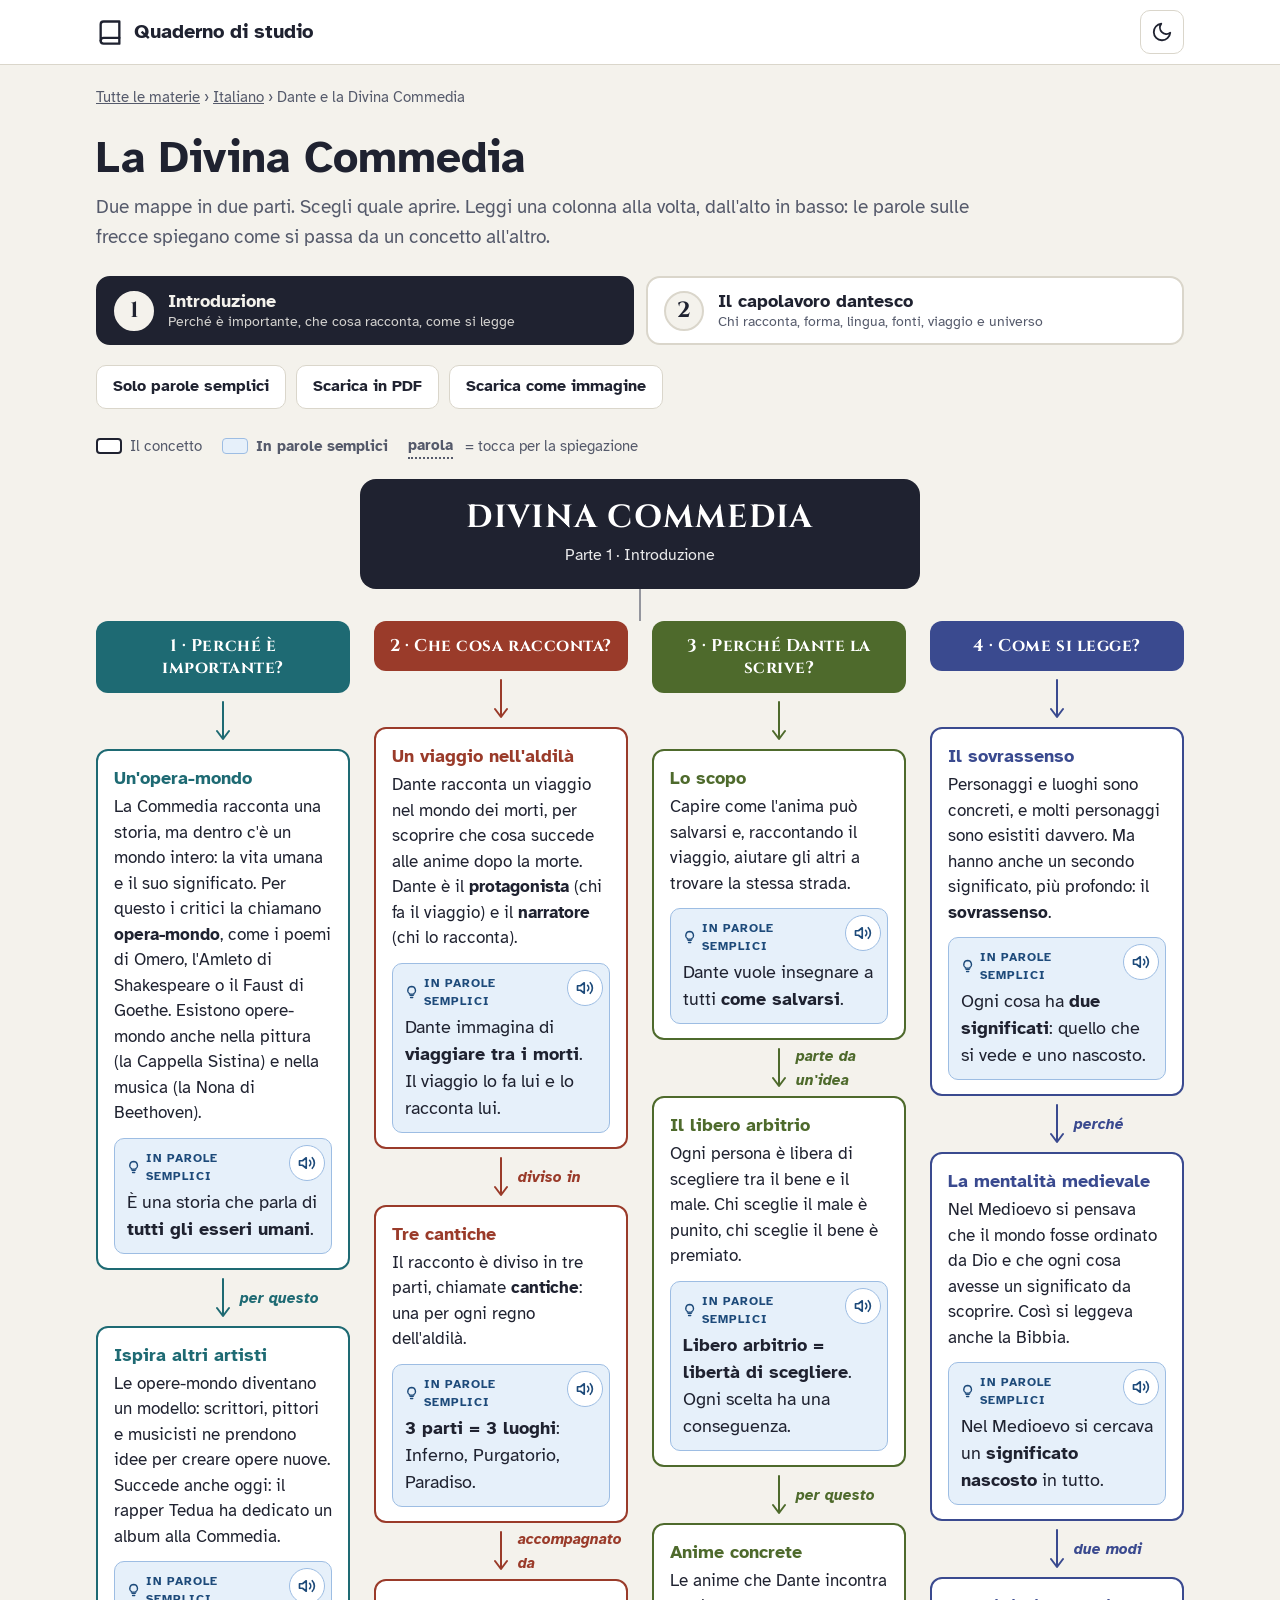
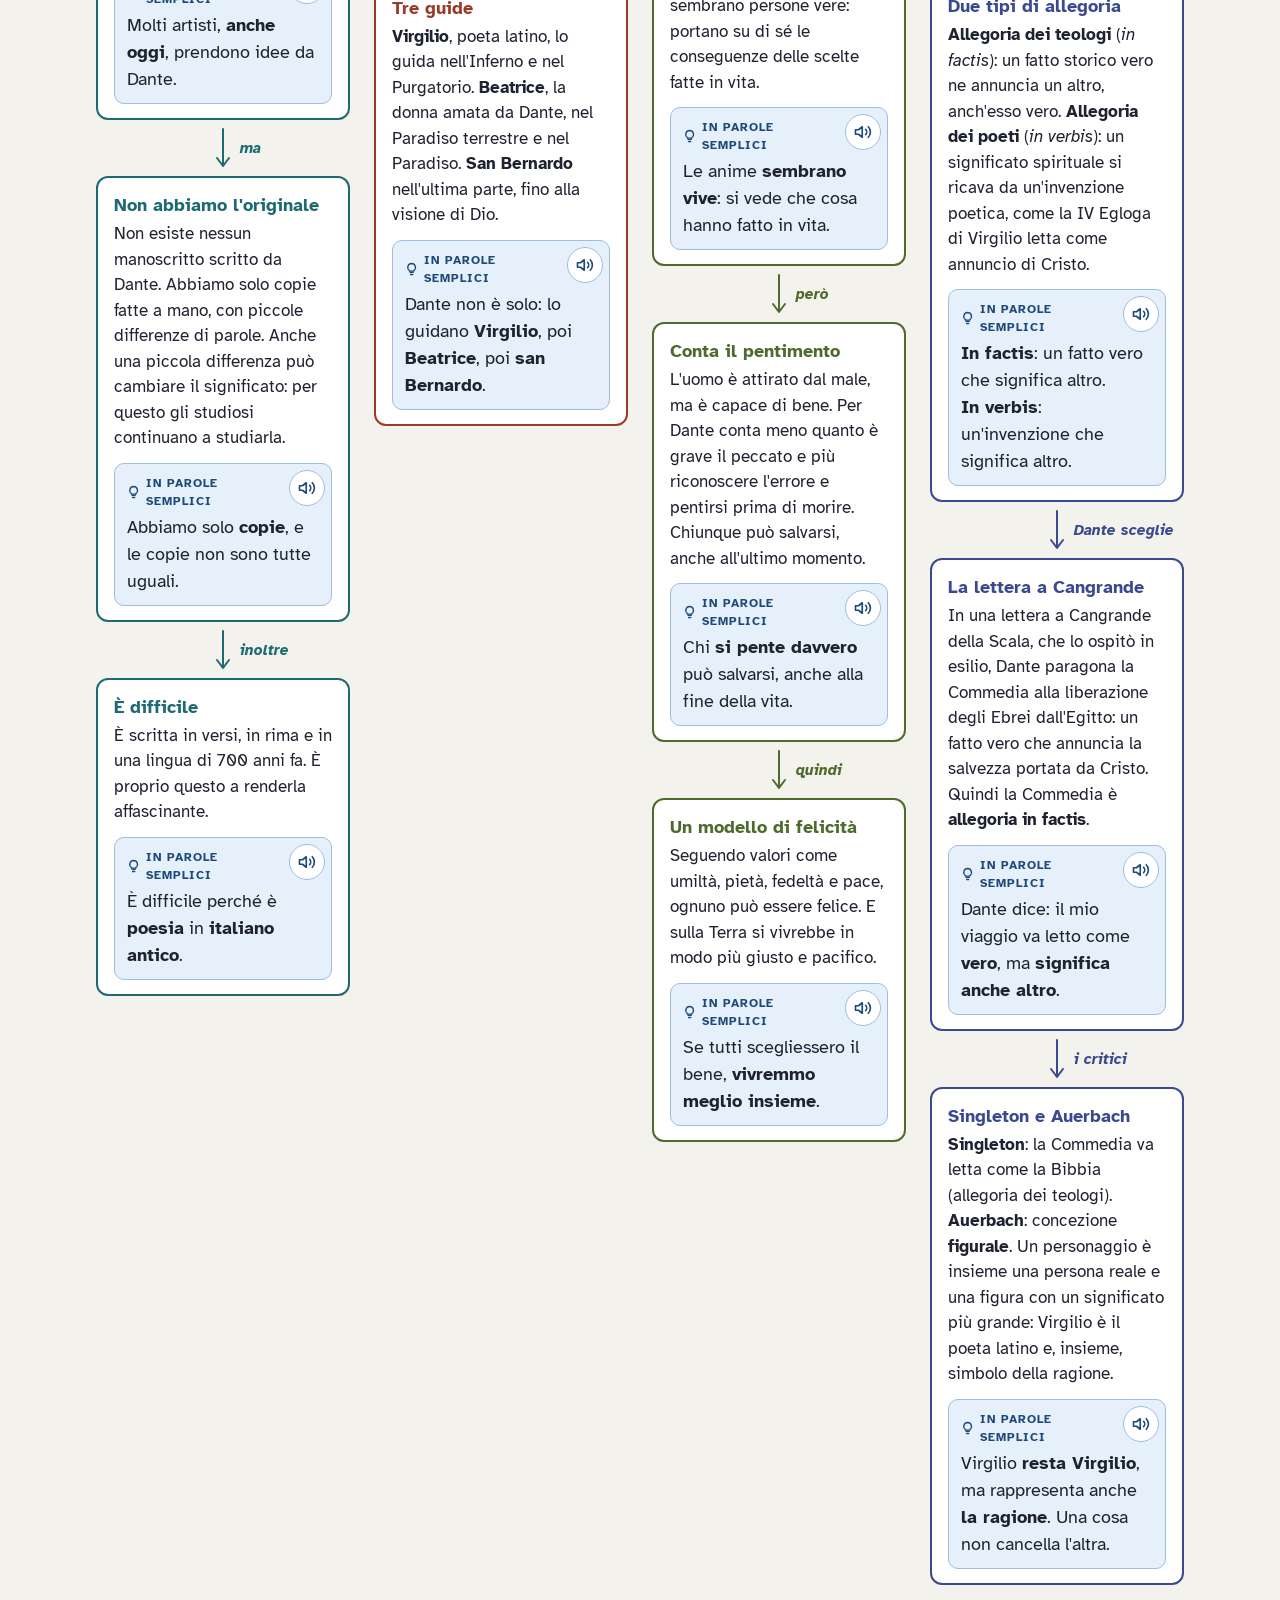
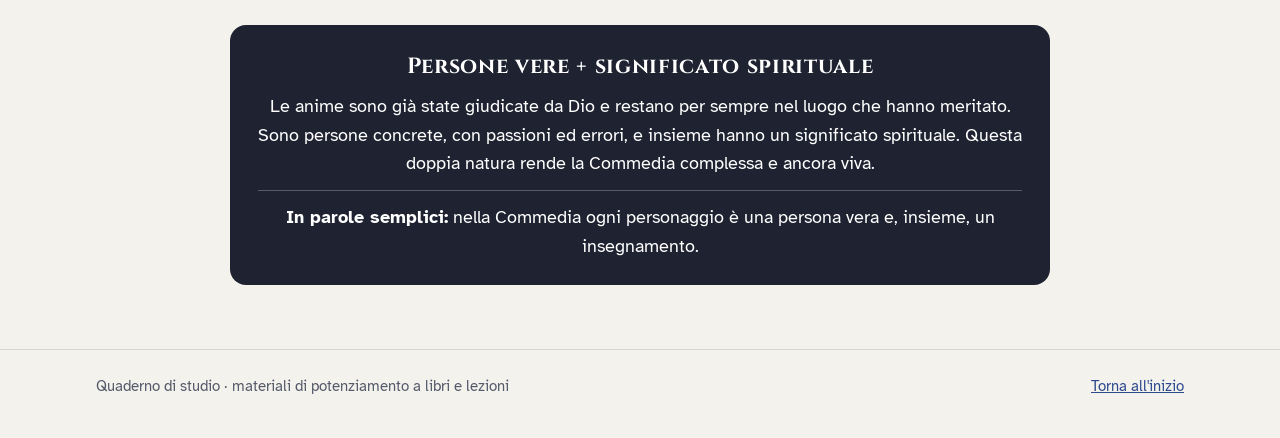
==== commit cb57fb0d: "Add files via upload" ====
--- a/dante-mappa.html
+++ b/dante-mappa.html
@@ -3,49 +3,349 @@
 <head>
 <meta charset="utf-8">
 <meta name="viewport" content="width=device-width, initial-scale=1">
-<title>Mappa · Introduzione alla Divina Commedia</title>
+<title>La Divina Commedia · Mappe</title>
 <meta name="robots" content="noindex">
-<link rel="stylesheet" href="stile.css">
-<script src="materiali.js"></script>
-<script src="comune.js"></script>
+<link rel="stylesheet" href="stile.css?v=20261014">
+<script src="materiali.js?v=20261014"></script>
+<script src="comune.js?v=20261014"></script>
+<style>
+:root{--c5:#7A4E8F;--oro:#B7791F}
+@media (prefers-color-scheme:dark){:root:not([data-theme="light"]){--c5:#C7A2E0;--oro:#E0B25A}}
+:root[data-theme="dark"]{--c5:#C7A2E0;--oro:#E0B25A}
+
+.schede-parti{display:grid;grid-template-columns:1fr 1fr;gap:12px;margin:8px 0 20px}
+.parte-btn{display:flex;align-items:center;gap:14px;text-align:left;min-height:64px;padding:12px 16px;border-radius:14px;border:2px solid var(--bordo);background:var(--carta);color:var(--inchiostro);font:inherit;cursor:pointer}
+.parte-btn .n{flex:none;width:40px;height:40px;border-radius:50%;display:grid;place-items:center;font-family:"Cinzel",Georgia,serif;font-weight:700;font-size:22px;background:var(--fondo);border:2px solid var(--bordo)}
+.parte-btn b{display:block;font-size:18px;line-height:1.25}
+.parte-btn small{display:block;color:var(--tenue);font-size:14px;line-height:1.3}
+.parte-btn[aria-selected="true"]{border-color:var(--inchiostro);background:var(--inchiostro);color:var(--fondo)}
+.parte-btn[aria-selected="true"] small{color:inherit;opacity:.85}
+.parte-btn[aria-selected="true"] .n{background:var(--fondo);color:var(--inchiostro);border-color:var(--fondo)}
+@media (max-width:560px){.schede-parti{grid-template-columns:1fr}}
+.parte[hidden]{display:none}
+
+.colonne.cinque{display:flex;flex-wrap:wrap;justify-content:center;gap:28px 24px}
+.colonne.cinque .colonna{flex:0 1 calc((100% - 48px)/3)}
+@media (max-width:1100px){.colonne.cinque .colonna{flex-basis:calc((100% - 24px)/2)}}
+@media (max-width:640px){.colonne.cinque .colonna{flex-basis:100%}}
+
+.semplice .ascolta{float:right;margin:-4px -6px 4px 8px;width:36px;height:36px;border-radius:50%;border:1px solid var(--semplice-bordo);background:var(--carta);color:var(--semplice-testo);display:grid;place-items:center;cursor:pointer}
+.semplice .ascolta.attivo{background:var(--semplice-testo);color:var(--carta)}
+.ponte{margin-top:10px;display:flex;align-items:center;gap:8px;width:100%;text-align:left;padding:8px 12px;border-radius:10px;border:2px dashed var(--giallo-bordo);background:var(--giallo);color:var(--giallo-testo);font:inherit;font-size:15px;font-weight:700;cursor:pointer}
+
+/* parole difficili */
+.g{border-bottom:2px dotted currentColor;cursor:help;font-weight:700}
+#fumetto{position:absolute;z-index:50;max-width:300px;padding:12px 14px;border-radius:12px;background:var(--scuro);color:var(--su-scuro);font-size:16px;line-height:1.45;box-shadow:0 6px 24px rgba(0,0,0,.25)}
+#fumetto b{display:block;font-size:17px;margin-bottom:2px}
+#fumetto[hidden]{display:none}
+
+/* strumenti */
+.strumenti{margin-top:56px}
+.strumenti>h2{font-family:"Cinzel",Georgia,serif;font-size:clamp(22px,3.4vw,28px);margin:0 0 4px}
+.strumenti>p.sotto{color:var(--tenue);margin:0 0 20px}
+.griglia-str{display:grid;grid-template-columns:repeat(2,minmax(0,1fr));gap:20px}
+@media (max-width:860px){.griglia-str{grid-template-columns:1fr}}
+.str{background:var(--carta);border:1px solid var(--bordo);border-radius:16px;padding:18px 20px;box-shadow:var(--ombra)}
+.str.largo{grid-column:1/-1}
+.str h3{margin:0 0 4px;font-size:20px;display:flex;align-items:center;gap:10px}
+.str h3 .num{width:30px;height:30px;border-radius:8px;display:grid;place-items:center;background:var(--inchiostro);color:var(--fondo);font-size:16px;flex:none}
+.str .aiuto{color:var(--tenue);font-size:16px;margin:0 0 14px}
+
+.terzine{max-width:560px;font-family:Georgia,"Times New Roman",serif;font-size:19px;line-height:1.7}
+.terzine .strofa{margin:0 0 12px;padding-left:12px;border-left:3px solid var(--bordo)}
+.terzine .v{display:flex;justify-content:space-between;gap:12px}
+.terzine .r{font-weight:700;padding:0 3px;border-radius:4px}
+.terzine .let{font-family:"Atkinson",sans-serif;font-weight:700;font-size:15px;min-width:26px;height:26px;border-radius:6px;display:grid;place-items:center;color:#fff;flex:none}
+.rA{background:#1E6A73}.rB{background:#9A3B2A}.rC{background:#4E6A2C}.rD{background:#7A4E8F}
+.tA{color:#1E6A73;background:rgba(30,106,115,.12)}.tB{color:#B0442F;background:rgba(154,59,42,.12)}.tC{color:#4E6A2C;background:rgba(78,106,44,.14)}.tD{color:#7A4E8F;background:rgba(122,78,143,.14)}
+:root[data-theme="dark"] .tA{color:#5FB3BC}:root[data-theme="dark"] .tB{color:#E08A74}:root[data-theme="dark"] .tC{color:#A2C26E}:root[data-theme="dark"] .tD{color:#C7A2E0}
+@media (prefers-color-scheme:dark){:root:not([data-theme="light"]) .tA{color:#5FB3BC}:root:not([data-theme="light"]) .tB{color:#E08A74}:root:not([data-theme="light"]) .tC{color:#A2C26E}:root:not([data-theme="light"]) .tD{color:#C7A2E0}}
+.catena{max-width:560px;display:flex;flex-wrap:wrap;align-items:center;gap:6px;font-weight:700;font-size:18px;margin-top:6px}
+.catena .gr{display:inline-flex;gap:2px;padding:4px 6px;border:2px solid var(--bordo);border-radius:8px}
+.catena .gr span{width:24px;height:24px;border-radius:5px;display:grid;place-items:center;color:#fff;font-size:14px}
+
+.scala{display:flex;align-items:flex-end;gap:10px}
+.gradino{flex:1;border-radius:12px 12px 4px 4px;padding:12px;color:#fff;display:flex;flex-direction:column;justify-content:flex-end}
+.gradino b{font-size:18px}.gradino span{font-size:15px;line-height:1.35}
+.gradino.i{background:#9A3B2A;height:120px}.gradino.p{background:#1E6A73;height:170px}.gradino.d{background:#B7791F;height:220px}
+.nota{margin:12px 0 0;font-size:16px;background:var(--semplice);border:1px solid var(--semplice-bordo);border-radius:10px;padding:8px 12px;color:var(--inchiostro)}
+
+.due-dante{display:grid;grid-template-columns:1fr 1fr;gap:12px}
+.due-dante>div{border-radius:12px;padding:12px 14px;border:2px solid var(--c1)}
+.due-dante>div:last-child{border-color:var(--c5)}
+.due-dante h4{margin:0 0 6px;font-size:18px}
+.due-dante ul{margin:0;padding-left:20px;font-size:16px}
+@media (max-width:480px){.due-dante{grid-template-columns:1fr}}
+
+.universo{display:grid;grid-template-columns:minmax(0,1.1fr) minmax(0,1fr);gap:18px;align-items:start}
+@media (max-width:760px){.universo{grid-template-columns:1fr}}
+.universo svg{width:100%;height:auto;max-width:440px;display:block;margin:0 auto}
+.universo svg .zona{cursor:pointer}
+.universo svg .zona.on{filter:drop-shadow(0 0 6px #F2C14E)}
+.bottoni-u{display:flex;flex-wrap:wrap;gap:8px;margin-bottom:12px}
+.bottoni-u button{min-height:40px;padding:6px 12px;border-radius:999px;border:2px solid var(--bordo);background:var(--carta);color:var(--inchiostro);font:inherit;font-size:15px;font-weight:700;cursor:pointer}
+.bottoni-u button[aria-pressed="true"]{background:var(--inchiostro);color:var(--fondo);border-color:var(--inchiostro)}
+.spiega-u{border-radius:12px;padding:12px 14px;background:var(--semplice);border:1px solid var(--semplice-bordo);min-height:110px}
+.spiega-u .tit{display:block;font-size:18px;font-weight:700}
+
+.cento{display:grid;grid-template-columns:repeat(20,1fr);gap:3px;margin:10px 0}
+.cento i{aspect-ratio:1;border-radius:3px;display:block}
+.leg-num{display:flex;flex-wrap:wrap;gap:6px 16px;font-size:15px}
+.leg-num span{display:inline-flex;align-items:center;gap:6px}
+.leg-num i{width:14px;height:14px;border-radius:3px;display:inline-block}
+.conti{display:grid;grid-template-columns:repeat(4,minmax(0,1fr));gap:8px;margin-top:12px}
+@media (max-width:560px){.conti{grid-template-columns:repeat(2,minmax(0,1fr))}}
+.conti div{border:2px solid var(--bordo);border-radius:10px;padding:8px;text-align:center;font-size:15px;line-height:1.3}
+.conti b{display:block;font-family:"Cinzel",Georgia,serif;font-size:28px;color:var(--oro)}
+
+.giorni{display:grid;grid-template-columns:repeat(7,minmax(0,1fr));gap:6px}
+.giorni div{border:2px solid var(--bordo);border-radius:10px;padding:8px 4px;text-align:center;font-size:14px;line-height:1.25}
+.giorni b{display:block;font-size:22px}
+.giorni .santa{border-color:var(--c5);background:rgba(122,78,143,.12)}
+.giorni .notte{background:linear-gradient(180deg,rgba(31,34,48,.25),transparent)}
+.dida{display:flex;flex-wrap:wrap;gap:6px 16px;font-size:15px;margin-top:8px;color:var(--tenue)}
+
+.glossario{display:grid;grid-template-columns:repeat(auto-fill,minmax(230px,1fr));gap:10px;margin:0;padding:0;list-style:none}
+.glossario li{border:1px solid var(--bordo);border-radius:10px;padding:10px 12px;font-size:16px;line-height:1.4}
+.glossario li b{display:block;font-size:17px}
+
+.ripasso{display:grid;gap:10px}
+.domanda{border:1px solid var(--bordo);border-radius:12px;padding:12px 14px}
+.domanda p{margin:0 0 8px;font-weight:700}
+.domanda button{min-height:40px;padding:6px 14px;border-radius:10px;border:1px solid var(--bordo);background:var(--fondo);color:var(--inchiostro);font:inherit;font-size:15px;font-weight:700;cursor:pointer}
+.domanda .risp{margin-top:8px;padding:8px 12px;border-radius:10px;background:var(--semplice);border:1px solid var(--semplice-bordo)}
+.domanda .risp[hidden]{display:none}
+
+details.originale{margin-top:20px;background:var(--carta);border:1px solid var(--bordo);border-radius:16px;padding:14px 20px}
+details.originale summary{font-weight:700;font-size:18px;cursor:pointer;min-height:32px}
+details.originale h4{margin:18px 0 4px;font-size:18px}
+details.originale p{margin:0 0 10px;font-size:17px}
+</style>
 </head>
 <body>
 <header id="testata"></header>
-<main class="contenitore">
+<main class="contenitore" id="pagina">
   <p class="briciole"><a href="index.html">Tutte le materie</a> › <a href="materia.html?m=italiano">Italiano</a> › Dante e la Divina Commedia</p>
-  <h1>Introduzione alla Divina Commedia</h1>
-  <p class="sottotitolo">Leggi una colonna alla volta, dall'alto in basso. Le parole sulle frecce spiegano come si passa da un concetto all'altro.</p>
+  <h1>La Divina Commedia</h1>
+  <p class="sottotitolo">Due mappe in due parti. Scegli quale aprire. Leggi una colonna alla volta, dall'alto in basso: le parole sulle frecce spiegano come si passa da un concetto all'altro.</p>
+
+  <div class="schede-parti" role="tablist" aria-label="Parti">
+    <button class="parte-btn" role="tab" id="tab1" aria-controls="parte1" aria-selected="true" type="button" data-parte="1">
+      <span class="n">1</span><span><b>Introduzione</b><small>Perché è importante, che cosa racconta, come si legge</small></span>
+    </button>
+    <button class="parte-btn" role="tab" id="tab2" aria-controls="parte2" aria-selected="false" type="button" data-parte="2">
+      <span class="n">2</span><span><b>Il capolavoro dantesco</b><small>Chi racconta, forma, lingua, fonti, viaggio e universo</small></span>
+    </button>
+  </div>
 
   <div class="pulsanti">
     <button class="pulsante" type="button" id="modo" aria-pressed="false">Solo parole semplici</button>
-    <a class="pulsante" href="Mappa_Dante.pdf" download>Scarica in PDF</a>
-    <a class="pulsante" href="Mappa_Dante.png" download>Scarica come immagine</a>
+    <a class="pulsante" id="scarica-pdf" href="Mappa_Dante.pdf" download>Scarica in PDF</a>
+    <a class="pulsante" id="scarica-png" href="Mappa_Dante.png" download>Scarica come immagine</a>
   </div>
 
   <div class="legenda">
     <span><span class="campione"></span>Il concetto</span>
     <span><span class="campione semplice"></span><b>In parole semplici</b></span>
+    <span><span class="g" style="cursor:default">parola</span>&nbsp;= tocca per la spiegazione</span>
   </div>
 
-  <div id="mappa">
-    <div class="mappa-centro">
-      <div class="nome">DIVINA COMMEDIA</div>
-      <div class="info">di Dante Alighieri</div>
+  <!-- ================= PARTE 1 ================= -->
+  <section class="parte" id="parte1" role="tabpanel" aria-labelledby="tab1">
+    <div class="mappa" id="mappa">
+      <div class="mappa-centro">
+        <div class="nome">DIVINA COMMEDIA</div>
+        <div class="info">Parte 1 · Introduzione</div>
+      </div>
+      <div class="diramazione"></div>
+      <div class="colonne" id="colonne1"></div>
+      <div class="sintesi">
+        <div class="nome">Persone vere + significato spirituale</div>
+        Le anime sono già state giudicate da Dio e restano per sempre nel luogo che hanno meritato. Sono persone concrete, con passioni ed errori, e insieme hanno un significato spirituale. Questa doppia natura rende la Commedia complessa e ancora viva.
+        <div class="semplice-scuro"><b>In parole semplici:</b> nella Commedia ogni personaggio è una persona vera e, insieme, un insegnamento.</div>
+      </div>
     </div>
-    <div class="diramazione"></div>
-    <div class="colonne" id="colonne"></div>
-    <div class="sintesi">
-      <div class="nome">Persone vere + significato spirituale</div>
-      Le anime sono già state giudicate da Dio e restano per sempre nel luogo che hanno meritato. Sono persone concrete, con passioni ed errori, e insieme hanno un significato spirituale. Questa doppia natura rende la Commedia complessa e ancora viva.
-      <div class="semplice-scuro"><b>In parole semplici:</b> nella Commedia ogni personaggio è una persona vera e, insieme, un insegnamento.</div>
+  </section>
+
+  <!-- ================= PARTE 2 ================= -->
+  <section class="parte" id="parte2" role="tabpanel" aria-labelledby="tab2" hidden>
+    <div class="mappa" id="mappa2">
+      <div class="mappa-centro">
+        <div class="nome">IL CAPOLAVORO DANTESCO</div>
+        <div class="info">Parte 2 · Che cosa rende nuova la Commedia</div>
+      </div>
+      <div class="diramazione"></div>
+      <div class="colonne cinque" id="colonne2"></div>
+      <div class="sintesi">
+        <div class="nome">Un poema nuovo, scritto per tutti</div>
+        Dante sperimenta in ogni cosa: inventa la terzina, racconta in prima persona, scrive in volgare usando tutti gli stili e tutte le lingue, dà ai tre regni un posto preciso nell'universo e dà un significato perfino ai numeri. Tutto serve a un solo scopo: mostrare a ogni uomo la strada verso Dio.
+        <div class="semplice-scuro"><b>In parole semplici:</b> Dante inventa tante cose nuove per farsi capire da tutti e indicare a tutti la strada giusta.</div>
+      </div>
     </div>
-  </div>
+
+    <div class="strumenti" id="strumenti">
+      <h2>Strumenti per capire</h2>
+      <p class="sotto">Schemi da guardare quando non ricordi. Puoi usarli anche per ripassare prima di una verifica.</p>
+
+      <div class="griglia-str">
+
+        <div class="str largo" id="s-terzina">
+          <h3><span class="num">A</span>Come funziona la terzina</h3>
+          <p class="aiuto">L'inizio dell'Inferno. Ogni strofa ha 3 versi. Guarda i colori: la rima <b>di mezzo</b> di una strofa diventa la rima <b>esterna</b> della strofa dopo. Così le strofe restano agganciate.</p>
+          <div class="terzine">
+            <div class="strofa">
+              <div class="v"><span>Nel mezzo del cammin di nostra <span class="r tA">vita</span></span><span class="let rA">A</span></div>
+              <div class="v"><span>mi ritrovai per una selva <span class="r tB">oscura</span>,</span><span class="let rB">B</span></div>
+              <div class="v"><span>ché la diritta via era <span class="r tA">smarrita</span>.</span><span class="let rA">A</span></div>
+            </div>
+            <div class="strofa">
+              <div class="v"><span>Ahi quanto a dir qual era è cosa <span class="r tB">dura</span></span><span class="let rB">B</span></div>
+              <div class="v"><span>esta selva selvaggia e aspra e <span class="r tC">forte</span></span><span class="let rC">C</span></div>
+              <div class="v"><span>che nel pensier rinova la <span class="r tB">paura</span>!</span><span class="let rB">B</span></div>
+            </div>
+            <div class="strofa">
+              <div class="v"><span>Tant'è amara che poco è più <span class="r tC">morte</span>;</span><span class="let rC">C</span></div>
+              <div class="v"><span>ma per trattar del ben ch'i' vi <span class="r tD">trovai</span>,</span><span class="let rD">D</span></div>
+              <div class="v"><span>dirò de l'altre cose ch'i' v'ho <span class="r tC">scorte</span>.</span><span class="let rC">C</span></div>
+            </div>
+          </div>
+          <div class="catena" aria-label="Schema ABA BCB CDC">
+            <span class="gr"><span class="rA">A</span><span class="rB">B</span><span class="rA">A</span></span> →
+            <span class="gr"><span class="rB">B</span><span class="rC">C</span><span class="rB">B</span></span> →
+            <span class="gr"><span class="rC">C</span><span class="rD">D</span><span class="rC">C</span></span> → … all'infinito
+          </div>
+          <p class="nota"><b>Ricorda:</b> 3 versi = la <b>Trinità</b>. La rima incatenata = il racconto <b>non si ferma mai</b>.</p>
+          <div class="pulsanti" style="margin:12px 0 0"><button class="pulsante" type="button" id="leggi-terzine">Ascolta i versi</button></div>
+        </div>
+
+        <div class="str" id="s-dante">
+          <h3><span class="num">B</span>I due Dante</h3>
+          <p class="aiuto">È la stessa persona, in due momenti diversi.</p>
+          <div class="due-dante">
+            <div>
+              <h4>Dante personaggio<br><i>agens</i> = «colui che agisce»</h4>
+              <ul>
+                <li><b>fa</b> il viaggio</li>
+                <li>è <b>dentro</b> la storia</li>
+                <li>guarda tutto con <b>stupore</b></li>
+                <li>non sa come andrà a finire</li>
+              </ul>
+            </div>
+            <div>
+              <h4>Dante narratore<br><i>auctor</i> = «l'autore»</h4>
+              <ul>
+                <li><b>racconta</b> dopo il viaggio</li>
+                <li><b>spiega</b> e <b>giudica</b></li>
+                <li>parla al <b>lettore</b></li>
+                <li>sa il finale ma <b>non lo dice</b></li>
+              </ul>
+            </div>
+          </div>
+        </div>
+
+        <div class="str" id="s-stile">
+          <h3><span class="num">C</span>Lo stile sale con il viaggio</h3>
+          <p class="aiuto">Più Dante si avvicina a Dio, più lo stile diventa alto.</p>
+          <div class="scala">
+            <div class="gradino i"><b>Inferno</b><span>stile <b>basso</b><br>anche parole volgari</span></div>
+            <div class="gradino p"><b>Purgatorio</b><span>stile <b>medio</b><br>dolce, malinconico</span></div>
+            <div class="gradino d"><b>Paradiso</b><span>stile <b>alto</b><br>angeli, beati, Dio</span></div>
+          </div>
+          <p class="nota"><b>Attenzione:</b> gli stili si mescolano anche dentro ogni cantica. Questo è il <b>pluristilismo</b>.</p>
+        </div>
+
+        <div class="str largo" id="s-universo">
+          <h3><span class="num">D</span>L'universo di Dante</h3>
+          <p class="aiuto">Tocca un pulsante o una parte del disegno per sapere che cos'è.</p>
+          <div class="universo">
+            <svg id="svg-universo" viewBox="0 0 440 440" role="img" aria-label="Schema dell'universo medievale"></svg>
+            <div>
+              <div class="bottoni-u" id="bottoni-u"></div>
+              <div class="spiega-u" id="spiega-u" aria-live="polite"><span class="tit">Scegli una parte</span>Il disegno è uno schema, non è in scala.</div>
+            </div>
+          </div>
+        </div>
+
+        <div class="str" id="s-numeri">
+          <h3><span class="num">E</span>I numeri della Commedia</h3>
+          <p class="aiuto">Ogni quadratino è un canto. In tutto sono 100.</p>
+          <div class="cento" id="cento"></div>
+          <div class="leg-num">
+            <span><i style="background:var(--oro)"></i>1 canto di introduzione</span>
+            <span><i style="background:#9A3B2A"></i>Inferno 33</span>
+            <span><i style="background:#1E6A73"></i>Purgatorio 33</span>
+            <span><i style="background:#3A4A8F"></i>Paradiso 33</span>
+          </div>
+          <div class="conti">
+            <div><b>3</b>la Trinità</div>
+            <div><b>9</b>3 × 3</div>
+            <div><b>10</b>3 × 3 + 1<br>numero perfetto</div>
+            <div><b>100</b>1 + 33 + 33 + 33</div>
+          </div>
+          <p class="nota"><b>1</b> = il numero dell'unicità di Dio.</p>
+        </div>
+
+        <div class="str" id="s-giorni">
+          <h3><span class="num">F</span>Quando avviene il viaggio</h3>
+          <p class="aiuto">Aprile <b>1300</b>: l'anno del primo Giubileo.</p>
+          <div class="giorni">
+            <div class="notte"><b>7</b>notte: inizia</div>
+            <div class="santa"><b>8</b>aprile</div>
+            <div class="santa"><b>9</b>aprile</div>
+            <div class="santa"><b>10</b>aprile</div>
+            <div><b>11</b>aprile</div>
+            <div><b>12</b>aprile</div>
+            <div><b>13</b>fine</div>
+          </div>
+          <div class="dida"><span><i style="display:inline-block;width:14px;height:14px;border-radius:3px;border:2px solid var(--c5);background:rgba(122,78,143,.12);vertical-align:-2px"></i> i primi tre giorni = Settimana Santa (passione, morte e resurrezione di Cristo)</span></div>
+          <p class="nota">Settimana Santa + Giubileo = un viaggio per <b>purificarsi</b> e ottenere il <b>perdono</b>.</p>
+        </div>
+
+        <div class="str largo" id="s-glossario">
+          <h3><span class="num">G</span>Parole difficili</h3>
+          <p class="aiuto">Le stesse parole sono sottolineate a puntini nella mappa: toccale per leggere la spiegazione.</p>
+          <ul class="glossario" id="glossario"></ul>
+        </div>
+
+        <div class="str largo" id="s-ripasso">
+          <h3><span class="num">H</span>Ripasso: prova a rispondere</h3>
+          <p class="aiuto">Pensa prima alla risposta, poi tocca «Mostra la risposta».</p>
+          <div class="ripasso" id="ripasso"></div>
+        </div>
+
+      </div>
+
+      <details class="originale">
+        <summary>Leggi il testo originale completo</summary>
+        <h4>Il capolavoro dantesco</h4>
+        <p>Dante, nella Divina Commedia, sperimenta in continuazione: fa riferimento ai modelli del passato per rinnovarli nella lingua, nei contenuti e nello stile. Per prima cosa inventa una forma metrica nuova, la terzina, che prima nessuno aveva mai usato. Forse la ricava dal sirventese, un componimento di origine provenzale formato da tre endecasillabi e un quinario, che Dante sopprime, oppure dalla parte conclusiva del sonetto. Il ripetersi della terzina ha un duplice scopo: riferirsi simbolicamente alla Trinità, in quanto la terzina è composta da tre endecasillabi, e dare continuità alla narrazione attraverso la rima incatenata, che collega una strofa all'altra all'infinito. Con questa scelta senza precedenti, Dante realizza una struttura metrica e narrativa adatta a rappresentazioni e dialoghi.</p>
+        <h4>La narrazione in prima persona</h4>
+        <p>Un'altra grande novità che distingue la Commedia da tutte le precedenti opere è la narrazione in prima persona. È il protagonista stesso che riferisce la propria esperienza, non una voce narrante esterna. Quindi noi possiamo identificare un Dante personaggio, agens, che agisce e che, quindi, guarda la realtà in cui si trova con lo stupore di una persona viva, e un Dante narratore, auctor, che racconta il viaggio dopo la sua conclusione. Non racconta semplicemente, ma giudica e spiega i fatti a cui assiste. Si rivolge al lettore e talvolta giudica la propria memoria e il proprio linguaggio insufficienti per descrivere l'esperienza vissuta. Anche se conosce gli eventi e i particolari del viaggio, strategicamente non anticipa al lettore l'esito dei fatti, ma lascia che questo si identifichi nel Dante personaggio. Ci sono poi narratori di secondo grado, cioè personaggi che parlano con il Dante personaggio ed espongono le loro storie e le ragioni per le quali si trovano in quella situazione. A volte Dante stesso, come personaggio, prende la parola e si rivolge alle anime. Il Dante personaggio non è un eroe dalle virtù eccezionali: è un uomo simile agli altri, con le debolezze e le inclinazioni al peccato di tutti gli altri. Ha una biografia precisa: ci racconta della sua età, della sua patria, dei suoi amici e conoscenti, dei maestri e dei nemici. Sono descritti i suoi sogni e i suoi ricordi. Il lettore apprende da lui stesso la sua realtà di uomo. Questa forte soggettività è unita anche al bisogno di una forte universalità. Dante personaggio non è soltanto Dante Alighieri, effettivamente vissuto nel Trecento, ma rappresenta l'intero genere umano. Il suo viaggio dall'Inferno al Paradiso è un percorso che serve, per esempio, a ogni uomo che vuole salvarsi. Dio ha incaricato Dante, in quanto poeta, di rivelare a tutta l'umanità ciò che vede nell'oltretomba. In questo senso la Commedia è divina perché è presentata come una profezia di redenzione. Divulgare, far conoscere il sistema di premi e punizioni voluto da Dio e dalla giustizia divina deve servire agli altri uomini come ammonimento, per abbandonare il peccato e imboccare la giusta via che conduce a Dio.</p>
+        <h4>La lingua e lo stile</h4>
+        <p>La più innovativa delle scelte operate da Dante è quella della lingua volgare, che risulta ai suoi tempi addirittura rivoluzionaria per un'opera con un tema così elevato. Dante lo afferma più volte: il suo è un poema che annuncia la verità della fede non per mezzo di concetti comprensibili solo alle persone colte, ma attraverso la descrizione realistica di tutti i livelli della condizione umana. Per questo deve essere scritto in una lingua che conoscono tutti, che si addice alla rappresentazione della realtà. Dante, però, usa il volgare attraverso tutti i livelli stilistici, adattandolo al contenuto. Usa uno stile basso e umile nell'Inferno, dove troviamo anche termini scurrili; medio nel Purgatorio, dove prevalgono toni dolci e malinconici; decisamente più alto e nobile nel Paradiso, dove i temi sono elevati, come il discorso sugli angeli, sui beati e su Dio. Questa volontà di aderire stilisticamente all'oggetto di cui si parla si realizza anche all'interno delle singole cantiche. Così, nell'Inferno, ci sono punti di maggiore commozione oppure, quando parlano personaggi illustri, si possono trovare espressioni di livello alto, mentre nel Paradiso, accanto a parole solenni, è possibile trovare termini quotidiani. Secondo lo studioso Gianfranco Contini, per definire questa alternanza di livelli stilistici e questa mescolanza di tono comico e tragico si è parlato di pluristilismo e si può parlare di plurilinguismo quando Dante utilizza tutte le lingue possibili: non soltanto il volgare fiorentino, che è la lingua di base, ma anche il latino, il provenzale, il siciliano, il francese e i diversi volgari dialettali d'Italia. A questi si aggiungono le lingue speciali, cioè quelle specifiche dell'astronomia, della geometria, della medicina e di altri ambiti. Quando lo ritiene necessario, Dante inventa parole nuove. Dante viene chiamato padre della lingua letteraria italiana proprio per questa volontà di sperimentare.</p>
+        <h4>I generi letterari della Commedia</h4>
+        <p>La Commedia non può essere definita con un solo genere. Ha una forma poetica perché è scritta in versi, ma è anche un'opera narrativa perché contiene narrazioni, descrizioni e dialoghi. È una poesia d'amore, ma è anche filosofica; è una tragedia perché mette in scena personaggi e vicende infelici, ma è anche una commedia perché vi si trovano personaggi comuni e storie dall'esito felice. È una satira che accusa il potere dell'epoca. Il titolo con cui il testo è stato tramandato, al quale solo nel Cinquecento è stato aggiunto l'aggettivo divina, è oggetto di dibattito tra gli studiosi. Dante, nell'Epistola a Cangrande della Scala, dichiara che il titolo Commedia si addice alla sua opera perché ha un inizio infelice e un finale lieto, e perché è scritta in volgare. Ma questa definizione non è sufficiente a rappresentare tutti gli stili del poema. Dante stesso, nella terza cantica, si riferisce alla propria opera con espressioni più alte: la chiama «sacrato poema» e «poema sacro». Il suo poema è una commedia perché non è confinato nei limiti della tragedia, ma tratta ogni contenuto, dal più basso al più alto, usando ogni stile.</p>
+        <h4>Le fonti e i modelli culturali</h4>
+        <p>Non abbiamo notizie precise sulle letture compiute da Dante. Sappiamo che non conosceva la lingua greca, ma che consultava le opere classiche letterarie e filosofiche e che usava in maniera spregiudicata i modelli della mitologia classica, soprattutto le opere di Virgilio e di Ovidio. La cultura filosofica di Dante è costituita da molte suggestioni, ma soprattutto dalle letture delle opere di Aristotele, il filosofo greco vissuto tra il 384 e il 322 a.C., ritenuto nel Medioevo la più alta autorità. Dante lo definisce nell'Inferno «il maestro di color che sanno». Aristotele è considerato il fondatore di molte dottrine filosofiche ed etiche del Medioevo. La conoscenza di Aristotele da parte di Dante, che non conosceva il greco, passa attraverso le parafrasi e i commenti degli studiosi cristiani, tra cui il domenicano tedesco Alberto Magno, vissuto nel XIII secolo, e il filosofo cristiano Tommaso d'Aquino, vissuto nel XIII secolo. Da Alberto Magno Dante prende l'idea che l'essere umano, attraverso la scienza e la filosofia, possa raggiungere una felicità intellettuale che lo possa portare vicino a Dio. Da Tommaso d'Aquino, invece, ricava le idee filosofiche della Commedia, soprattutto l'uso della ragione, la capacità di distinguere ed esercitare l'arte del pensare prima di dare un'opinione su argomenti difficili. Sempre da Tommaso d'Aquino Dante recupera la concezione dell'origine e della struttura dell'universo. Una forte suggestione intellettuale deriva anche da Agostino. Sant'Agostino visse tra il 354 e il 430 d.C. e scrisse un'opera intitolata Le confessioni, nella quale aveva descritto il viaggio difficile che la propria anima aveva compiuto dal peccato fino a elevarsi a Dio. È proprio questa autobiografia spirituale alla base della Divina Commedia. La formazione giuridico-politica di Dante si fonda invece sul Corpus iuris civilis di Giustiniano.</p>
+        <h4>Gli antecedenti letterari</h4>
+        <p>Gli antecedenti letterari noti a Dante di viaggi e visioni nell'oltretomba sono soprattutto quelli derivati dalla Bibbia e da Virgilio, nell'Eneide. Non contengono però una descrizione compiuta dell'aldilà, soprattutto quelli della Bibbia. L'opera di Virgilio è dichiaratamente un modello letterario per Dante.</p>
+        <h4>La composizione e la diffusione della Commedia</h4>
+        <p>Non abbiamo certezze su dove e quando sia stata scritta la Commedia, anche perché abbiamo perso tutti gli autografi, cioè le copie scritte dall'autore. Da riferimenti interni al testo sappiamo che è stata composta durante l'esilio, tra Verona e Ravenna. È stata letta, copiata e recitata a memoria da lettori di ogni classe sociale, come aveva voluto Dante. L'inizio del poema è da collocarsi tra il 1304 e il 1306 e Dante vi lavora fino alla morte, nel 1321. Si diffonde però prima della morte dell'autore: l'Inferno e il Purgatorio circolano già prima del 1321, mentre il Paradiso è completato soltanto qualche mese prima della morte dell'autore. I manoscritti sono perlopiù in pergamena e di grandi dimensioni, quindi costituiscono edizioni di prestigio, perché il grande formato era destinato alla lettura in biblioteca. La Commedia viene letta anche come un libro scolastico, fatto inusuale per un'opera in volgare. È disposta su due colonne ed è spesso accompagnata da glosse, cioè annotazioni a margine, e commenti. Le copie delle tre cantiche che circolavano già a metà del Trecento erano tratte da manoscritti diversi o trascritte sotto dettatura. Si diffondono così versioni differenti e questa alterazione dell'opera ha reso necessario un lavoro filologico di restauro, per cercare di avvicinarsi il più possibile al testo originario di Dante.</p>
+        <h4>Il viaggio di Dante e la concezione medievale dell'universo</h4>
+        <p>Il cammino di Dante si svolge dalla notte tra il 7 e l'8 aprile al 13 aprile del 1300. Il periodo allude simbolicamente a un percorso di purificazione: i primi tre giorni coincidono infatti con la Settimana Santa, che celebra la passione, la morte e la resurrezione di Cristo. Anche l'anno è significativo: nel 1300 ricorre il primo Giubileo, l'Anno Santo durante il quale i fedeli compiono i riti che garantiscono il perdono dei peccati. Tutta la Commedia è percorsa da simbolismi che alludono alla dimensione divina, che si disegna dietro le vicende terrene. La storia umana non è che un riflesso della volontà di Dio, eterna e immobile. Dante è stato il primo a dare ai tre regni dell'aldilà una collocazione precisa sulla carta terrestre. Per comprendere il suo percorso occorre tenere presente la concezione medievale dell'universo, elaborata dal pensiero di Aristotele e del matematico Tolomeo, astronomo di Alessandria d'Egitto. Due sono soprattutto le idee che lo allontanano dal nostro modo di concepire il cosmo. Da un lato, la teoria geocentrica immaginava la Terra immobile al centro del sistema planetario; dall'altro, si credeva nell'esistenza materiale di luoghi fisici destinati alle anime: l'Inferno nel cuore della Terra, il Purgatorio nell'emisfero delle acque e il Paradiso in corrispondenza dei cieli. Dio ha collocato l'essere umano sulla Terra e ha stabilito che ne uscisse attraverso un percorso verticale: verso il basso, se dannato all'Inferno; verso l'alto, se assunto in cielo tra i beati. Una zona intermedia, posta sulla superficie della Terra e con la forma di una montagna, è il Purgatorio, dove le anime scontano le proprie colpe e raggiungono infine i beati in Paradiso. La Terra è concepita come un corpo sferico diviso in due parti: l'emisfero delle acque e quello delle terre emerse, dove vivono gli uomini. Al centro dell'emisfero delle terre emerse si trova la città di Gerusalemme, sotto la quale sta l'Inferno. L'Inferno si trova sottoterra, il Purgatorio sulla superficie terrestre e il Paradiso in cielo, oltre i nove cieli che si muovono con moto circolare e concentrico. La dottrina cattolica ne aggiunge uno immobile ed eterno, che comprende l'universo intero, chiamato Empireo. È qui che risiedono Dio, gli angeli e i beati. L'unico dei tre regni ultraterreni in cui esiste il tempo, cioè in cui le anime non restano per sempre ma per un periodo determinato dalla necessità di espiare i propri peccati, è il Purgatorio. L'Inferno e il Paradiso sono invece i luoghi dell'eternità, in cui la dannazione e la beatitudine sono definitive. Il luogo a cui le anime sono destinate dopo la morte dipende dall'inappellabile giudizio divino, che deriva a sua volta dalle scelte compiute dall'individuo sulla Terra. È dunque l'uomo a decidere il proprio destino, di cui è l'unico responsabile, perché Dio non esclude la libertà umana. L'infinita bontà di Dio abbraccia e accoglie soltanto coloro che vogliono essere accolti.</p>
+        <h4>Il simbolismo dei numeri</h4>
+        <p>Nella Commedia tutto ha significato: non soltanto la caratterizzazione dei personaggi e le ipotesi filosofiche e politiche, ma anche la struttura attraverso la quale questi elementi vengono esposti. Per esempio, l'architettura compositiva del poema è fondata sul principio dell'asimmetria e sul valore simbolico dei numeri. Il numero 3 è il numero della Trinità, così come il numero 9, che è il suo multiplo. Il 10 è il numero perfetto perché deriva dal numero 3 moltiplicato per se stesso, più 1, che è il numero di Dio, il multiplo e soprattutto l'uno, che è il numero dell'unicità di Dio. Il poema è composto da tre cantiche, ciascuna composta da 33 canti. I versi sono riuniti a tre a tre nella forma della terzina. Ai 99 canti si aggiunge il primo, nella prima cantica, che serve da introduzione, per un totale di 100. Questi riferimenti Dante li lascia all'intelligenza del lettore, che all'epoca era abituato a ricercare questi significati occulti, mentre oggi questa operazione risulta più difficile.</p>
+      </details>
+    </div>
+  </section>
 </main>
 <footer id="piede"></footer>
+<div id="fumetto" role="dialog" hidden></div>
 
 <script>
-/* Ogni nodo: t = titolo, c = concetto, s = in parole semplici, via = parola sulla freccia che porta al nodo */
-var COLONNE = [
+/* Ogni nodo: t = titolo, c = concetto, s = in parole semplici, via = parola sulla freccia che porta al nodo,
+   ponte = collegamento all'altra parte (testo), vai = numero della parte da aprire */
+var COLONNE1 = [
   { titolo: "1 · Perché è importante?", colore: "var(--c1)", nodi: [
     { t: "Un'opera-mondo",
       c: "La Commedia racconta una storia, ma dentro c'è un mondo intero: la vita umana e il suo significato. Per questo i critici la chiamano <b>opera-mondo</b>, come i poemi di Omero, l'Amleto di Shakespeare o il Faust di Goethe. Esistono opere-mondo anche nella pittura (la Cappella Sistina) e nella musica (la Nona di Beethoven).",
@@ -107,27 +407,348 @@
   ]},
 ];
 
+var COLONNE2 = [
+  { titolo: "1 · Chi racconta?", colore: "var(--c1)", nodi: [
+    { t: "Racconta in prima persona",
+      c: "È una grande novità rispetto alle opere precedenti: a raccontare non è una voce esterna, ma il protagonista stesso, che riferisce la propria esperienza.",
+      s: "Dante dice <b>«io»</b>: racconta quello che è successo <b>a lui</b>." },
+    { via: "per questo ci sono", t: "Due Dante",
+      c: "Il <b>Dante personaggio</b> (<span class=\"g\">agens</span>) agisce e guarda l'aldilà con lo stupore di una persona viva. Il <b>Dante narratore</b> (<span class=\"g\">auctor</span>) racconta dopo la fine del viaggio: spiega, giudica, parla al lettore e a volte dice che memoria e parole non bastano. Conosce già il finale ma non lo anticipa, così il lettore vive il viaggio insieme al personaggio.",
+      s: "<b>Dante personaggio</b> = quello che <b>fa</b> il viaggio.<br><b>Dante narratore</b> = quello che lo <b>racconta</b> dopo. Guarda lo schema B ↓",
+      ponte: "Nella Parte 1: «Un viaggio nell'aldilà»", vai: 1 },
+    { via: "e inoltre", t: "Narratori di secondo grado",
+      c: "Le anime che Dante incontra raccontano la loro storia e spiegano perché si trovano in quel luogo. A volte è Dante personaggio a prendere la parola e a parlare con loro.",
+      s: "Anche le <b>anime raccontano</b>: ognuna dice la sua storia." },
+    { via: "ma", t: "Un uomo come gli altri",
+      c: "Dante personaggio non è un eroe con virtù eccezionali: ha debolezze e la tendenza a peccare come tutti. Ha una vita precisa: parla della sua età, della sua città, di amici, maestri e nemici, dei suoi sogni e ricordi.",
+      s: "Dante non è un supereroe: è <b>una persona normale</b>, con i suoi difetti." },
+    { via: "proprio per questo", t: "Rappresenta tutti",
+      c: "Dante non è solo l'uomo vissuto nel Trecento: rappresenta l'intero genere umano. Il suo viaggio dall'Inferno al Paradiso è la strada che può fare ogni uomo che vuole salvarsi.",
+      s: "Dante = <b>ognuno di noi</b>. Il suo viaggio vale per tutti." },
+    { via: "quindi", t: "Una profezia di salvezza",
+      c: "Dio ha scelto Dante, in quanto poeta, per rivelare a tutti ciò che vede nell'aldilà. Per questo la Commedia è <b>divina</b>: è una profezia di <span class=\"g\">redenzione</span>. Far conoscere premi e punizioni serve da avvertimento: abbandonare il peccato e prendere la strada giusta verso Dio.",
+      s: "Dante fa da <b>messaggero</b>: racconta premi e punizioni per <b>avvertirci</b> di cambiare strada." },
+  ]},
+  { titolo: "2 · Com'è fatta?", colore: "var(--c2)", nodi: [
+    { t: "Una forma nuova: la terzina",
+      c: "Dante inventa una forma metrica che nessuno aveva mai usato: la <span class=\"g\">terzina</span>, tre <span class=\"g\">endecasillabi</span>. Forse la ricava dal <span class=\"g\">sirventese</span> provenzale (togliendo il verso più corto) oppure dalla parte finale del sonetto.",
+      s: "<b>Terzina</b> = strofa di <b>3 versi</b>. L'ha inventata Dante." },
+    { via: "con due scopi", t: "Trinità e rima incatenata",
+      c: "1) Tre versi ricordano la <span class=\"g\">Trinità</span>. 2) La <span class=\"g\">rima incatenata</span> (ABA BCB CDC…) lega ogni strofa alla successiva, all'infinito: il racconto scorre senza interruzioni. È una forma adatta a descrizioni e dialoghi.",
+      s: "Le rime si <b>agganciano</b> come gli anelli di una catena. Guarda lo schema A ↓" },
+    { via: "anche la struttura ha un senso", t: "I numeri simbolici",
+      c: "Nella Commedia tutto ha significato, anche i numeri. <b>3</b> = Trinità; <b>9</b> = 3×3; <b>10</b> = 3×3+1, il numero perfetto (1 = l'unicità di Dio). 3 cantiche da 33 canti = 99, più 1 canto di introduzione = <b>100</b>. Dante lascia al lettore il compito di scoprirlo.",
+      s: "<b>3 · 9 · 10 · 100</b>: sono numeri che parlano di <b>Dio</b>. Guarda lo schema E ↓" },
+    { via: "e il contenuto?", t: "Tanti generi insieme",
+      c: "Non ha un solo genere: è poesia (in versi) e racconto (con descrizioni e dialoghi); poesia d'amore e filosofia; tragedia (vicende infelici) e commedia (persone comuni, finali felici); <span class=\"g\">satira</span> contro il potere del tempo.",
+      s: "È <b>tante cose insieme</b>: racconto, poesia, filosofia, critica ai potenti." },
+    { via: "da qui il", t: "Titolo «Commedia»",
+      c: "Nell'Epistola a Cangrande della Scala Dante spiega: si chiama Commedia perché inizia male e finisce bene, ed è scritta in volgare. Ma non basta: nel Paradiso la chiama «poema sacro». È commedia perché tratta ogni contenuto, dal più basso al più alto, con ogni stile. L'aggettivo <b>«Divina»</b> è stato aggiunto solo nel Cinquecento.",
+      s: "<b>Commedia</b> = inizia <b>male</b> e finisce <b>bene</b>. <b>«Divina»</b> l'hanno aggiunto <b>molto dopo</b>, nel 1500." },
+  ]},
+  { titolo: "3 · Come parla?", colore: "var(--c3)", nodi: [
+    { t: "Il volgare",
+      c: "La scelta più nuova: scrivere in <span class=\"g\">volgare</span> un'opera su un tema così alto. Per quel tempo è rivoluzionario. Dante vuole annunciare la fede a tutti, non solo alle persone colte, descrivendo la realtà umana a tutti i livelli: serve una lingua che conoscono tutti.",
+      s: "Dante scrive nella <b>lingua che parla la gente</b>, non in latino, così <b>tutti</b> possono capire." },
+    { via: "ma", t: "Lo stile cambia",
+      c: "Dante adatta lo stile a ciò che racconta: <b>basso</b> nell'Inferno (anche parole volgari), <b>medio</b> nel Purgatorio (toni dolci e malinconici), <b>alto</b> nel Paradiso (angeli, beati, Dio). E gli stili si mescolano anche dentro ogni cantica.",
+      s: "Parla <b>come serve</b>: rozzo all'Inferno, dolce nel Purgatorio, solenne in Paradiso. Guarda lo schema C ↓" },
+    { via: "lo studioso Contini lo chiama", t: "Pluristilismo e plurilinguismo",
+      c: "<b><span class=\"g\">Pluristilismo</span></b>: tanti stili, comico e tragico mescolati. <b><span class=\"g\">Plurilinguismo</span></b>: tante lingue. La base è il fiorentino, ma ci sono latino, provenzale, siciliano, francese, dialetti d'Italia e le lingue speciali di astronomia, geometria e medicina. Quando serve, Dante inventa parole nuove.",
+      s: "<b>Pluri</b> = tanti. Tanti <b>stili</b> e tante <b>lingue</b>, perfino parole <b>inventate</b>." },
+    { via: "per questo è il", t: "Padre della lingua",
+      c: "Per questa voglia di sperimentare, Dante è chiamato padre della lingua letteraria italiana.",
+      s: "Grazie a Dante l'italiano diventa una <b>lingua per scrivere opere importanti</b>." },
+  ]},
+  { titolo: "4 · Da dove nasce?", colore: "var(--c4)", nodi: [
+    { t: "Poeti antichi",
+      c: "Non sappiamo con precisione che cosa lesse Dante. Non conosceva il greco, ma consultava le opere classiche di letteratura e filosofia e usava liberamente la mitologia, soprattutto da <b>Virgilio</b> e <b>Ovidio</b>.",
+      s: "Dante prende storie e idee dai <b>poeti antichi</b>, soprattutto Virgilio." },
+    { via: "per la filosofia", t: "Aristotele",
+      c: "Il filosofo greco (384–322 a.C.), la massima autorità del Medioevo: Dante lo chiama «il maestro di color che sanno». Lo conosce attraverso i commenti di studiosi cristiani del Duecento: <b>Alberto Magno</b> (con scienza e filosofia l'uomo si avvicina a Dio) e <b>Tommaso d'Aquino</b> (usare la ragione, pensare bene prima di giudicare; e come è fatto l'universo).",
+      s: "Dante non legge Aristotele in greco: lo conosce <b>spiegato</b> da Alberto Magno e Tommaso d'Aquino." },
+    { via: "per il viaggio dell'anima", t: "Agostino (e Giustiniano)",
+      c: "Nelle <i>Confessioni</i> <b>sant'Agostino</b> (354–430) racconta il viaggio difficile della sua anima dal peccato fino a Dio: questa autobiografia spirituale è alla base della Commedia. Per le idee su leggi e politica, Dante si basa sul <i>Corpus iuris civilis</i> di <b>Giustiniano</b>.",
+      s: "Agostino aveva già raccontato il suo viaggio <b>dal peccato a Dio</b>: Dante parte da lì." },
+    { via: "altri viaggi nell'aldilà", t: "Bibbia ed Eneide",
+      c: "Prima di Dante, viaggi e visioni nell'oltretomba si trovano soprattutto nella Bibbia e nell'<i>Eneide</i> di Virgilio, ma nessuno dei due descrive l'aldilà in modo completo. Virgilio è il modello dichiarato.",
+      s: "Altri avevano parlato dell'aldilà, ma <b>non per intero</b> come fa Dante." },
+    { via: "così nasce l'opera", t: "Scritta in esilio",
+      c: "Iniziata tra il 1304 e il 1306, durante l'esilio tra Verona e Ravenna; Dante ci lavora fino alla morte, nel 1321. Inferno e Purgatorio circolano già prima; il Paradiso è finito pochi mesi prima della morte. Persone di ogni classe sociale la leggono, la copiano e la imparano a memoria.",
+      s: "Dante la scrive <b>lontano da Firenze</b>, per <b>tutto il resto della vita</b>." },
+    { via: "ma", t: "Copie diverse",
+      c: "Non abbiamo gli <span class=\"g\">autografi</span>. Restano manoscritti grandi, su pergamena, a due colonne, con <span class=\"g\">glosse</span> e commenti; era letta anche a scuola. Le copie venivano da manoscritti diversi o da dettatura: per questo circolano versioni differenti, e serve il lavoro della <span class=\"g\">filologia</span> per avvicinarsi al testo di Dante.",
+      s: "Ogni copia è un po' <b>diversa</b>: gli studiosi cercano di ricostruire le <b>parole vere</b> di Dante.",
+      ponte: "Nella Parte 1: «Non abbiamo l'originale»", vai: 1 },
+  ]},
+  { titolo: "5 · Dove e quando?", colore: "var(--c5)", nodi: [
+    { t: "Le date del viaggio",
+      c: "Dalla notte tra il 7 e l'8 aprile al 13 aprile <b>1300</b>. I primi tre giorni coincidono con la <b>Settimana Santa</b> (passione, morte e resurrezione di Cristo). Il 1300 è l'anno del primo <span class=\"g\">Giubileo</span>, quando i fedeli ottengono il perdono dei peccati.",
+      s: "Il viaggio dura <b>una settimana</b>, nei giorni di <b>Pasqua</b> del 1300: è un viaggio per <b>purificarsi</b>. Guarda lo schema F ↓" },
+    { via: "perché", t: "Tutto è simbolo",
+      c: "Dietro le vicende terrene si vede il disegno di Dio: la storia umana è un riflesso della sua volontà, eterna e immobile.",
+      s: "Ogni cosa che succede ha un <b>significato nascosto</b> che porta a Dio.",
+      ponte: "Nella Parte 1: «Il sovrassenso»", vai: 1 },
+    { via: "per capire il percorso serve", t: "L'universo medievale",
+      c: "Viene da Aristotele e dall'astronomo Tolomeo. Due idee diverse dalle nostre: 1) la Terra è <b>immobile al centro</b> (<span class=\"g\">geocentrismo</span>); 2) i luoghi delle anime esistono davvero, come luoghi fisici.",
+      s: "Nel Medioevo si pensava: la <b>Terra sta ferma al centro</b> e tutto le gira intorno." },
+    { via: "Dante li mette sulla carta", t: "I tre regni",
+      c: "Dante è il primo a dare ai tre regni un posto preciso. La Terra ha l'emisfero delle terre (con Gerusalemme al centro) e l'emisfero delle acque. <b>Inferno</b>: sottoterra, sotto Gerusalemme. <b>Purgatorio</b>: una montagna nell'emisfero delle acque. <b>Paradiso</b>: in cielo, oltre i nove cieli che girano, nell'<span class=\"g\">Empireo</span> immobile, dove stanno Dio, gli angeli e i beati.",
+      s: "<b>Sotto</b> = Inferno · <b>sulla montagna</b> = Purgatorio · <b>in cielo</b> = Paradiso. Guarda lo schema D ↓" },
+    { via: "differenza importante", t: "Per sempre o per un po'",
+      c: "Solo nel Purgatorio esiste il tempo: le anime restano finché hanno <span class=\"g\">espiato</span> i peccati, poi salgono in Paradiso. Inferno e Paradiso sono eterni: dannazione e beatitudine sono definitive.",
+      s: "Inferno e Paradiso = <b>per sempre</b>. Purgatorio = <b>per un po'</b>." },
+    { via: "chi decide?", t: "L'uomo sceglie il suo destino",
+      c: "Il luogo dopo la morte dipende dal giudizio di Dio, che si basa sulle scelte fatte in vita. Dio non toglie la libertà: l'uomo è l'unico responsabile del suo destino. Dio accoglie solo chi vuole essere accolto.",
+      s: "Dove vai dipende da <b>come vivi</b>. La scelta è <b>tua</b>.",
+      ponte: "Nella Parte 1: «Il libero arbitrio»", vai: 1 },
+  ]},
+];
+
+var GLOSSARIO = {
+  "agens": ["agens", "Parola latina: «colui che agisce». È Dante come personaggio, mentre fa il viaggio."],
+  "auctor": ["auctor", "Parola latina: «l'autore». È Dante come narratore, che racconta il viaggio dopo averlo fatto."],
+  "redenzione": ["redenzione", "Liberazione dal peccato: la salvezza dell'anima."],
+  "terzina": ["terzina", "Strofa di tre versi. Nella Commedia i versi sono endecasillabi."],
+  "endecasillabi": ["endecasillabo", "Verso di 11 sillabe. È il verso della Commedia."],
+  "sirventese": ["sirventese", "Componimento poetico nato in Provenza (sud della Francia)."],
+  "trinità": ["Trinità", "Per i cristiani Dio è uno solo in tre persone: Padre, Figlio e Spirito Santo."],
+  "rima incatenata": ["rima incatenata", "Schema ABA BCB CDC…: la rima centrale di una strofa diventa la rima esterna della strofa dopo."],
+  "satira": ["satira", "Testo che critica e prende in giro i difetti delle persone o dei potenti."],
+  "volgare": ["volgare", "La lingua parlata dal popolo (vulgus), nata dal latino. Ai tempi di Dante i libri importanti si scrivevano in latino."],
+  "pluristilismo": ["pluristilismo", "Usare tanti stili diversi: alto, medio, basso, comico, tragico."],
+  "plurilinguismo": ["plurilinguismo", "Usare tante lingue diverse nello stesso testo."],
+  "autografi": ["autografo", "Testo scritto a mano dall'autore stesso. Della Commedia non ne è rimasto nessuno."],
+  "glosse": ["glossa", "Nota scritta a margine della pagina per spiegare il testo."],
+  "filologia": ["filologia", "Lo studio che confronta le copie di un testo per ricostruire le parole scritte davvero dall'autore."],
+  "giubileo": ["Giubileo", "Anno Santo in cui i fedeli possono ottenere il perdono dei peccati. Il primo fu nel 1300."],
+  "geocentrismo": ["geocentrismo", "Idea che la Terra stia ferma al centro dell'universo (geo = Terra)."],
+  "empireo": ["Empireo", "Il cielo più alto, immobile ed eterno, che contiene tutto l'universo. Lì stanno Dio, gli angeli e i beati."],
+  "espiato": ["espiare", "Pagare per le proprie colpe, scontare una pena per purificarsi."],
+};
+
 var FRECCIA = '<svg width="14" height="40" viewBox="0 0 14 40" fill="none" stroke="currentColor" stroke-width="2" stroke-linecap="round" stroke-linejoin="round" aria-hidden="true"><path d="M7 1V37"/><path d="M1 30l6 8 6-8"/></svg>';
 var LAMPADINA = '<svg width="14" height="14" viewBox="0 0 24 24" fill="none" stroke="currentColor" stroke-width="2.4" stroke-linecap="round" stroke-linejoin="round" aria-hidden="true"><path d="M9 18h6M10 22h4"/><path d="M12 2a7 7 0 0 0-4 12.7V16h8v-1.3A7 7 0 0 0 12 2z"/></svg>';
-
-document.getElementById("colonne").innerHTML = COLONNE.map(function (col) {
-  var h = '<section class="colonna" style="--colore:' + col.colore + '"><h2 class="testa" style="margin:0">' + col.titolo + "</h2>";
-  h += '<div class="freccia">' + FRECCIA + "</div>";
-  col.nodi.forEach(function (n, i) {
-    if (i > 0) h += '<div class="freccia">' + FRECCIA + "<span>" + n.via + "</span></div>";
-    h += '<div class="nodo"><b class="t">' + n.t + '</b><p class="concetto">' + n.c + "</p>" +
-         '<div class="semplice"><span class="tag">' + LAMPADINA + "IN PAROLE SEMPLICI</span>" + n.s + "</div></div>";
+var ALTOPARLANTE = '<svg width="18" height="18" viewBox="0 0 24 24" fill="none" stroke="currentColor" stroke-width="2.2" stroke-linecap="round" stroke-linejoin="round" aria-hidden="true"><path d="M11 5L6 9H2v6h4l5 4V5z"/><path d="M15.5 8.5a5 5 0 0 1 0 7M19 5a10 10 0 0 1 0 14"/></svg>';
+var LINK = '<svg width="16" height="16" viewBox="0 0 24 24" fill="none" stroke="currentColor" stroke-width="2.4" stroke-linecap="round" stroke-linejoin="round" aria-hidden="true"><path d="M9 14l-4 4 4 4"/><path d="M5 18h10a6 6 0 0 0 0-12H9"/></svg>';
+
+function disegnaMappa(id, colonne) {
+  document.getElementById(id).innerHTML = colonne.map(function (col) {
+    var h = '<section class="colonna" style="--colore:' + col.colore + '"><h2 class="testa" style="margin:0">' + col.titolo + "</h2>";
+    h += '<div class="freccia">' + FRECCIA + "</div>";
+    col.nodi.forEach(function (n, i) {
+      if (i > 0) h += '<div class="freccia">' + FRECCIA + "<span>" + n.via + "</span></div>";
+      h += '<div class="nodo"><b class="t">' + n.t + '</b><p class="concetto">' + n.c + "</p>" +
+           '<div class="semplice"><button class="ascolta" type="button" aria-label="Ascolta">' + ALTOPARLANTE + '</button><span class="tag">' + LAMPADINA + "IN PAROLE SEMPLICI</span>" + n.s.replace(/Guarda lo schema ([A-H]) ↓/, '<a href="#" class="vai-schema" data-s="$1">Guarda lo schema $1 ↓</a>') + "</div>" +
+           (n.ponte ? '<button class="ponte" type="button" data-vai="' + n.vai + '">' + LINK + n.ponte + "</button>" : "") +
+           "</div>";
+    });
+    return h + "</section>";
+  }).join("");
+}
+disegnaMappa("colonne1", COLONNE1);
+disegnaMappa("colonne2", COLONNE2);
+
+/* ---- Parti 1 / 2 ---- */
+function mostraParte(n, scorri) {
+  [1, 2].forEach(function (k) {
+    document.getElementById("parte" + k).hidden = (k !== n);
+    document.getElementById("tab" + k).setAttribute("aria-selected", k === n ? "true" : "false");
   });
-  return h + "</section>";
-}).join("");
-
+  document.getElementById("scarica-pdf").href = n === 1 ? "Mappa_Dante.pdf" : "Mappa_Dante_2.pdf";
+  document.getElementById("scarica-png").href = n === 1 ? "Mappa_Dante.png" : "Mappa_Dante_2.png";
+  if (history.replaceState) history.replaceState(null, "", n === 2 ? "#parte2" : "#parte1");
+  if (scorri) document.querySelector(".schede-parti").scrollIntoView({ behavior: "smooth" });
+  chiudiFumetto();
+}
+document.querySelectorAll(".parte-btn").forEach(function (b) {
+  b.addEventListener("click", function () { mostraParte(+b.dataset.parte, false); });
+});
+document.addEventListener("click", function (e) {
+  var p = e.target.closest(".ponte");
+  if (p) mostraParte(+p.dataset.vai, true);
+});
+mostraParte(location.hash === "#parte2" ? 2 : 1, false);
+var SCHEMI = { A: "s-terzina", B: "s-dante", C: "s-stile", D: "s-universo", E: "s-numeri", F: "s-giorni" };
+document.addEventListener("click", function (e) {
+  var a = e.target.closest(".vai-schema"); if (!a) return;
+  e.preventDefault();
+  document.getElementById(SCHEMI[a.dataset.s]).scrollIntoView({ behavior: "smooth", block: "start" });
+});
+
+/* ---- Solo parole semplici ---- */
 var bottone = document.getElementById("modo");
 bottone.addEventListener("click", function () {
   var attivo = bottone.getAttribute("aria-pressed") !== "true";
   bottone.setAttribute("aria-pressed", attivo ? "true" : "false");
   bottone.textContent = attivo ? "Mostra tutto" : "Solo parole semplici";
-  document.getElementById("mappa").classList.toggle("solo-semplice", attivo);
+  document.getElementById("pagina").classList.toggle("solo-semplice", attivo);
 });
+
+/* ---- Lettura ad alta voce ---- */
+var voceIt = null;
+function trovaVoce() {
+  if (!("speechSynthesis" in window)) return;
+  var v = speechSynthesis.getVoices().filter(function (x) { return /^it/i.test(x.lang); });
+  voceIt = v[0] || null;
+}
+if ("speechSynthesis" in window) { trovaVoce(); speechSynthesis.onvoiceschanged = trovaVoce; }
+var inLettura = null;
+function leggi(testo, btn) {
+  if (!("speechSynthesis" in window)) { alert("Questo browser non può leggere ad alta voce."); return; }
+  speechSynthesis.cancel();
+  if (inLettura) inLettura.classList.remove("attivo");
+  if (inLettura === btn) { inLettura = null; return; }
+  var u = new SpeechSynthesisUtterance(testo);
+  u.lang = "it-IT"; if (voceIt) u.voice = voceIt; u.rate = 0.9;
+  inLettura = btn; if (btn) btn.classList.add("attivo");
+  u.onend = function () { if (btn) btn.classList.remove("attivo"); inLettura = null; };
+  speechSynthesis.speak(u);
+}
+document.addEventListener("click", function (e) {
+  var b = e.target.closest(".ascolta");
+  if (!b) return;
+  var box = b.parentNode.cloneNode(true);
+  box.querySelectorAll("button,.tag").forEach(function (x) { x.remove(); });
+  var t = box.textContent.replace(/Guarda lo schema . ↓/, "").replace(/=/g, ", cioè ").replace(/·/g, ",");
+  leggi(t, b);
+});
+document.getElementById("leggi-terzine").addEventListener("click", function () {
+  var versi = [].map.call(document.querySelectorAll(".terzine .v > span:first-child"), function (s) { return s.textContent; });
+  leggi(versi.join("\n"), this);
+});
+
+/* ---- Parole difficili (fumetto) ---- */
+var fumetto = document.getElementById("fumetto");
+function chiudiFumetto() { document.getElementById("fumetto").hidden = true; }
+function chiaveDi(testo) {
+  var k = testo.toLowerCase().trim();
+  if (GLOSSARIO[k]) return k;
+  for (var c in GLOSSARIO) if (k.indexOf(c) === 0 || c.indexOf(k) === 0) return c;
+  return null;
+}
+document.addEventListener("click", function (e) {
+  var g = e.target.closest(".g");
+  if (!g || !g.closest(".parte")) { if (!e.target.closest("#fumetto")) chiudiFumetto(); return; }
+  var k = chiaveDi(g.textContent);
+  if (!k) return;
+  fumetto.innerHTML = "<b>" + GLOSSARIO[k][0] + "</b>" + GLOSSARIO[k][1];
+  fumetto.hidden = false;
+  var r = g.getBoundingClientRect();
+  var w = Math.min(300, window.innerWidth - 32);
+  var x = Math.max(16, Math.min(r.left + window.scrollX, window.scrollX + window.innerWidth - w - 16));
+  fumetto.style.left = x + "px";
+  fumetto.style.top = (r.bottom + window.scrollY + 8) + "px";
+  e.stopPropagation();
+});
+document.getElementById("glossario").innerHTML = Object.keys(GLOSSARIO).map(function (k) {
+  return "<li><b>" + GLOSSARIO[k][0] + "</b>" + GLOSSARIO[k][1] + "</li>";
+}).join("");
+
+/* ---- Numeri: 100 quadratini ---- */
+(function () {
+  var h = "";
+  for (var i = 0; i < 100; i++) {
+    var c = i === 0 ? "var(--oro)" : i <= 33 ? "#9A3B2A" : i <= 66 ? "#1E6A73" : "#3A4A8F";
+    h += '<i style="background:' + c + '"></i>';
+  }
+  document.getElementById("cento").innerHTML = h;
+})();
+
+/* ---- Universo ---- */
+(function () {
+  var NS = "http://www.w3.org/2000/svg";
+  var svg = document.getElementById("svg-universo");
+  function el(tag, a, p) { var e = document.createElementNS(NS, tag); for (var k in a) e.setAttribute(k, a[k]); (p || svg).appendChild(e); return e; }
+  var cx = 220, cy = 220;
+  var ZONE = {
+    empireo: ["Empireo", "Il cielo più esterno, <b>immobile</b> ed eterno. Contiene tutto l'universo. Qui stanno <b>Dio, gli angeli e i beati</b>: è il Paradiso vero e proprio."],
+    cieli: ["I nove cieli", "Nove sfere che <b>girano</b> intorno alla Terra, una dentro l'altra (moto circolare e concentrico). Dante sale attraverso di loro nel Paradiso."],
+    terra: ["La Terra", "Una sfera <b>ferma al centro</b> dell'universo (geocentrismo). È divisa in due metà: l'emisfero delle <b>terre emerse</b>, dove vivono gli uomini, e l'emisfero delle <b>acque</b>."],
+    gerusalemme: ["Gerusalemme", "Sta al <b>centro dell'emisfero delle terre emerse</b>. Proprio sotto Gerusalemme si apre l'Inferno."],
+    inferno: ["Inferno", "<b>Sottoterra</b>, nel cuore della Terra, sotto Gerusalemme. Chi è dannato va <b>verso il basso</b>. È <b>eterno</b>: si resta per sempre."],
+    purgatorio: ["Purgatorio", "Una <b>montagna</b> sulla superficie della Terra, nell'emisfero delle <b>acque</b>. Le anime scontano le colpe per un <b>tempo limitato</b>, poi salgono in Paradiso."],
+  };
+  var gruppi = {};
+  function zona(k) { var g = el("g", { "class": "zona", "data-z": k, tabindex: "0", role: "button", "aria-label": ZONE[k][0] }); gruppi[k] = g; return g; }
+
+  var gE = zona("empireo");
+  el("circle", { cx: cx, cy: cy, r: 214, fill: "#F6E7B8", stroke: "#B7791F", "stroke-width": 2 }, gE);
+  el("text", { x: cx, y: 24, "text-anchor": "middle", "font-size": 15, "font-weight": 700, fill: "#7A4E0C" }, gE).textContent = "EMPIREO";
+  var gC = zona("cieli");
+  for (var i = 0; i < 9; i++) {
+    var r = 196 - i * 10;
+    el("circle", { cx: cx, cy: cy, r: r, fill: i === 0 ? "#DCE6F6" : "none", stroke: "#3A4A8F", "stroke-width": 1.3, opacity: 0.85 }, gC);
+  }
+  el("circle", { cx: cx, cy: cy, r: 106, fill: "#EEF3FB", stroke: "none" }, gC);
+  el("text", { x: cx + 132, y: cy - 132, "text-anchor": "middle", "font-size": 13, "font-weight": 700, fill: "#3A4A8F", transform: "rotate(45 " + (cx + 132) + " " + (cy - 132) + ")" }, gC).textContent = "9 CIELI";
+
+  var R = 78;
+  var gT = zona("terra");
+  el("path", { d: "M" + (cx - R) + " " + cy + " A" + R + " " + R + " 0 0 1 " + (cx + R) + " " + cy + " Z", fill: "#C9B27A", stroke: "#7A5B1E", "stroke-width": 1.5 }, gT);
+  el("path", { d: "M" + (cx - R) + " " + cy + " A" + R + " " + R + " 0 0 0 " + (cx + R) + " " + cy + " Z", fill: "#8EC0DE", stroke: "#2E6B8F", "stroke-width": 1.5 }, gT);
+  el("text", { x: cx - 66, y: cy - 10, "font-size": 12, fill: "#4A3A10", "font-weight": 700 }, gT).textContent = "terre";
+  el("text", { x: cx - 30, y: cy + 34, "font-size": 12, fill: "#13405A", "font-weight": 700 }, gT).textContent = "acque";
+
+  var gI = zona("inferno");
+  el("path", { d: "M" + (cx - 34) + " " + (cy - R + 2) + " L" + (cx + 34) + " " + (cy - R + 2) + " L" + cx + " " + cy + " Z", fill: "#B0442F", stroke: "#6E2414", "stroke-width": 1.5 }, gI);
+  el("text", { x: cx, y: cy - 44, "font-size": 12, fill: "#fff", "font-weight": 700, "text-anchor": "middle" }, gI).textContent = "Inferno";
+
+  var gP = zona("purgatorio");
+  el("path", { d: "M" + (cx - 20) + " " + (cy + R - 2) + " L" + (cx + 20) + " " + (cy + R - 2) + " L" + cx + " " + (cy + R + 28) + " Z", fill: "#3F8A5A", stroke: "#1F4F30", "stroke-width": 1.5 }, gP);
+  el("rect", { x: cx + 24, y: cy + R + 8, width: 82, height: 20, rx: 4, fill: "#fff", opacity: 0.9 }, gP);
+  el("text", { x: cx + 28, y: cy + R + 23, "font-size": 14, fill: "#1F4F30", "font-weight": 700 }, gP).textContent = "Purgatorio";
+
+  var gG = zona("gerusalemme");
+  el("circle", { cx: cx, cy: cy - R, r: 6, fill: "#1F2230", stroke: "#fff", "stroke-width": 2 }, gG);
+  el("rect", { x: cx + 10, y: cy - R - 26, width: 98, height: 20, rx: 4, fill: "#fff", opacity: 0.9 }, gG);
+  el("text", { x: cx + 14, y: cy - R - 11, "font-size": 14, fill: "#1F2230", "font-weight": 700 }, gG).textContent = "Gerusalemme";
+
+  var defs = el("defs", {}); var m = el("marker", { id: "fr", viewBox: "0 0 10 10", refX: 8, refY: 5, markerWidth: 6, markerHeight: 6, orient: "auto" }, defs);
+  el("path", { d: "M0 0L10 5L0 10z", fill: "#B7791F" }, m);
+  el("path", { d: "M" + (cx - 120) + " " + (cy - 20) + " L" + (cx - 120) + " " + (cy - 160), stroke: "#B7791F", "stroke-width": 3, fill: "none", "marker-end": "url(#fr)" });
+  el("rect", { x: cx - 196, y: cy - 4, width: 152, height: 22, rx: 4, fill: "#fff", opacity: 0.92 });
+  el("text", { x: cx - 120, y: cy + 12, "font-size": 13, fill: "#7A4E0C", "font-weight": 700, "text-anchor": "middle" }).textContent = "beati: verso l'alto";
+
+  var bott = document.getElementById("bottoni-u"), spiega = document.getElementById("spiega-u");
+  var ordine = ["terra", "gerusalemme", "inferno", "purgatorio", "cieli", "empireo"];
+  bott.innerHTML = ordine.map(function (k) { return '<button type="button" aria-pressed="false" data-z="' + k + '">' + ZONE[k][0] + "</button>"; }).join("");
+  function scegli(k) {
+    ordine.forEach(function (z) {
+      gruppi[z].classList.toggle("on", z === k);
+      bott.querySelector('[data-z="' + z + '"]').setAttribute("aria-pressed", z === k ? "true" : "false");
+    });
+    spiega.innerHTML = '<span class="tit">' + ZONE[k][0] + "</span>" + ZONE[k][1];
+  }
+  bott.addEventListener("click", function (e) { var b = e.target.closest("button"); if (b) scegli(b.dataset.z); });
+  svg.addEventListener("click", function (e) { var g = e.target.closest(".zona"); if (g) scegli(g.dataset.z); });
+  svg.addEventListener("keydown", function (e) { var g = e.target.closest(".zona"); if (g && (e.key === "Enter" || e.key === " ")) { e.preventDefault(); scegli(g.dataset.z); } });
+})();
+
+/* ---- Ripasso ---- */
+(function () {
+  var D = [
+    ["Che cos'è la terzina e chi l'ha inventata?", "Una strofa di tre endecasillabi. L'ha inventata Dante: prima nessuno l'aveva usata."],
+    ["A che cosa serve la rima incatenata?", "Lega ogni strofa a quella dopo (ABA BCB CDC…): il racconto scorre senza fermarsi."],
+    ["Qual è la differenza tra Dante personaggio e Dante narratore?", "Il personaggio (agens) fa il viaggio e si stupisce; il narratore (auctor) lo racconta dopo, spiega e giudica."],
+    ["Perché la Commedia è «divina» secondo il testo?", "Perché è presentata come una profezia: Dio incarica Dante di rivelare a tutti ciò che ha visto, per salvare gli uomini."],
+    ["Perché Dante scrive in volgare?", "Per farsi capire da tutti, non solo dalle persone colte."],
+    ["Che cosa vogliono dire pluristilismo e plurilinguismo?", "Pluristilismo: tanti stili mescolati. Plurilinguismo: tante lingue (fiorentino, latino, provenzale, siciliano, francese, dialetti, lingue speciali)."],
+    ["Perché si chiama «Commedia»?", "Perché inizia male e finisce bene, ed è scritta in volgare. «Divina» è stato aggiunto nel Cinquecento."],
+    ["Dove si trovano Inferno, Purgatorio e Paradiso?", "Inferno: sottoterra, sotto Gerusalemme. Purgatorio: montagna nell'emisfero delle acque. Paradiso: in cielo, nell'Empireo oltre i nove cieli."],
+    ["Quando avviene il viaggio e perché quelle date sono importanti?", "Dal 7/8 al 13 aprile 1300: Settimana Santa e anno del primo Giubileo, quindi un viaggio di purificazione."],
+    ["Come si arriva a 100 canti?", "3 cantiche × 33 canti = 99, più 1 canto di introduzione = 100."],
+  ];
+  document.getElementById("ripasso").innerHTML = D.map(function (d, i) {
+    return '<div class="domanda"><p>' + (i + 1) + ". " + d[0] + '</p><button type="button" aria-expanded="false">Mostra la risposta</button><div class="risp" hidden>' + d[1] + "</div></div>";
+  }).join("");
+  document.getElementById("ripasso").addEventListener("click", function (e) {
+    var b = e.target.closest("button"); if (!b) return;
+    var r = b.nextElementSibling, apri = r.hidden;
+    r.hidden = !apri; b.setAttribute("aria-expanded", apri ? "true" : "false");
+    b.textContent = apri ? "Nascondi" : "Mostra la risposta";
+  });
+})();
 </script>
 </body>
 </html>
